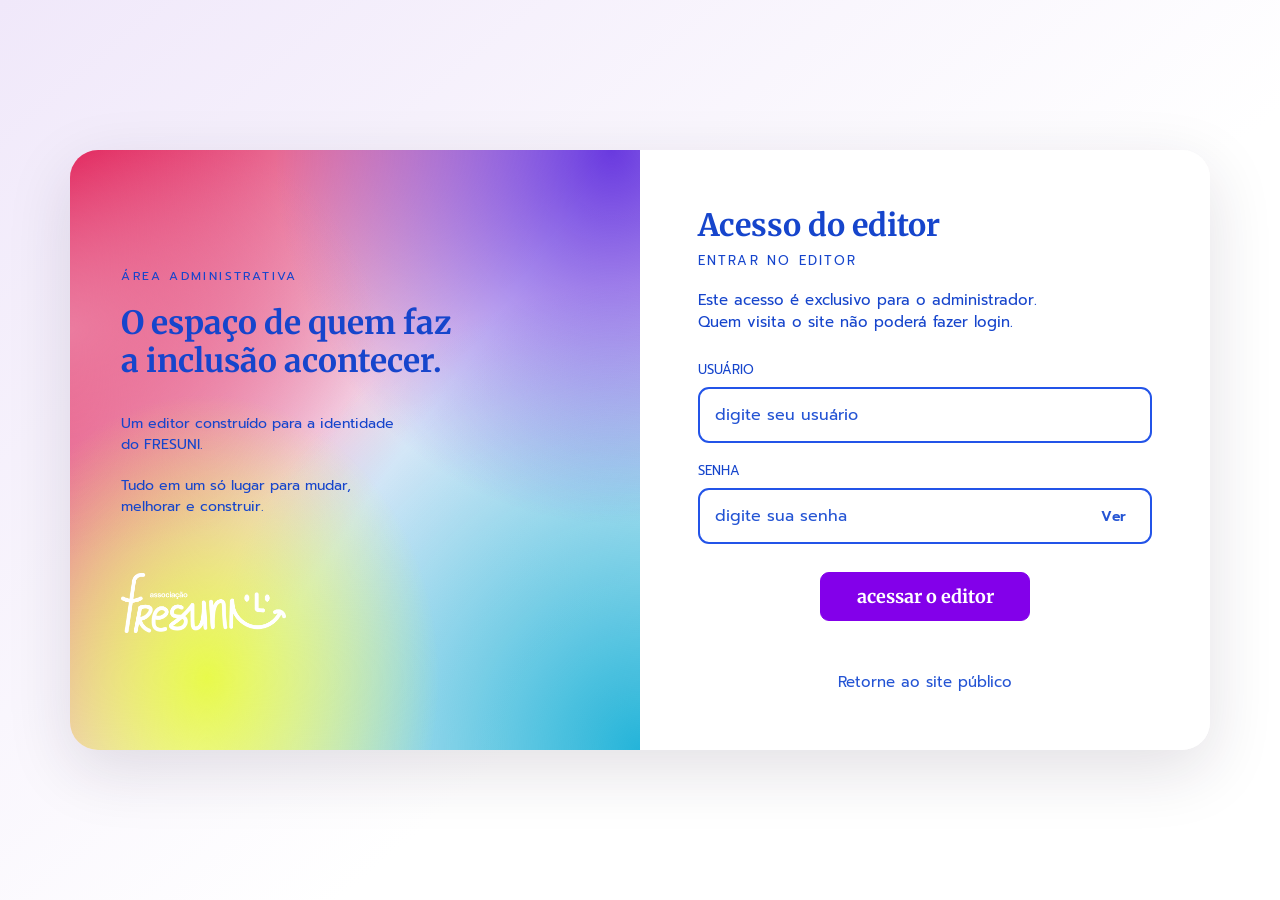
==== admin/index.html @ 04acd2f1 "Adiciona controles diretos e acessíveis para mover, duplicar e excluir itens com segurança" ====
<!doctype html>
<html lang="pt-BR">
<head>
<meta charset="utf-8"><meta name="viewport" content="width=device-width, initial-scale=1">
<meta name="robots" content="noindex,nofollow,noarchive"><meta name="color-scheme" content="light">
<title>Editor de conteúdo — FRESUNI Social</title>
<link rel="preconnect" href="https://fonts.googleapis.com"><link rel="preconnect" href="https://fonts.gstatic.com" crossorigin>
<link href="https://fonts.googleapis.com/css2?family=Prompt:ital,wght@0,100;0,200;0,300;0,400;0,500;0,600;0,700;0,800;0,900;1,100;1,200;1,300;1,400;1,500;1,600;1,700;1,800;1,900&amp;family=Merriweather:ital,wght@0,300..900;1,300..900&amp;display=swap" rel="stylesheet">
<link rel="stylesheet" href="./editor.css?v=20261104r1">
</head>
<body>
<div id="login-screen" class="login-screen">
 <div class="login-shell">
   <section class="login-art" aria-label="Identidade do FRESUNI"><span class="login-kicker">ÁREA ADMINISTRATIVA</span>
     <h1>O espaço de quem faz<br>a inclusão acontecer.</h1>
     <p>Um editor construído para a identidade<br>do FRESUNI.</p>
     <p>Tudo em um só lugar para mudar,<br>melhorar e construir.</p>
     <img class="login-art-bottom" src="[data-uri]" alt="Associação FRESUNI — símbolo branco">
   </section>
   <form id="login-form" class="login-card">
     <h2>Acesso do editor</h2>
     <span class="login-card-kicker">ENTRAR NO EDITOR</span>
     <p>Este acesso é exclusivo para o administrador.<br>Quem visita o site não poderá fazer login.</p>
     <label for="admin-user">USUÁRIO</label><input id="admin-user" name="username" autocomplete="username" required placeholder="digite seu usuário">
     <label for="admin-pass">SENHA</label><div class="pass-line"><input id="admin-pass" name="password" type="password" autocomplete="current-password" required placeholder="digite sua senha"><button id="show-pass" type="button" aria-label="Mostrar ou ocultar senha">Ver</button></div>
     <button type="submit" id="login-submit" class="primary full">acessar o editor</button>
     <p id="login-error" role="alert" class="error" aria-live="assertive"></p>
     <p class="login-help" id="setup-help" hidden>Configure o endereço do servidor em <code>admin/config.js</code>.</p>
     <a class="back-link" href="../index.html">Retorne ao site público</a>
   </form>
 </div>
</div>
<div id="app" hidden>
 <header class="topbar">
  <div class="topbrand"><img class="topbar-logo" src="./logo.png" alt=""><div><b>FRESUNI <span>Editor</span></b><small>Gerenciador do site</small></div></div>
  <div class="top-actions">
   <span id="save-state" role="status" aria-live="polite">Pronto</span><span id="autosave-state" class="autosave-status" role="status" aria-live="polite">◌ Rascunho automático preparado</span>
   <button class="btn" id="undo" title="Desfazer última alteração (Ctrl+Z)">↶ Desfazer</button>
   <button class="btn" id="redo" title="Refazer alteração (Ctrl+Y)">↷ Refazer</button>
   <button class="btn" id="draft-save" title="Salvar rascunho neste navegador">◉ Salvar rascunho</button>
   <button class="btn" id="restore-published" title="Descartar modificações e voltar ao último site publicado">↺ Restaurar publicado</button>
   <button class="btn" id="preview" aria-pressed="false">◉ Pré-visualizar</button>
   <button class="btn" id="backup">↓ Backup</button>
   <button class="btn" id="export">↓ Exportar HTML</button>
   <a class="btn fs-published-link" id="view-published-site" href="../index.html" target="_blank" rel="noopener noreferrer" title="Ver o site público em outra aba">↗ Ver site publicado</a><button class="primary" id="publish">Publicar alterações</button>
   <button class="icon-action" id="logout" title="Sair do editor" aria-label="Sair do editor">⏻</button>
  </div>
 </header>
 <div class="editor-layout">
  <aside class="pages-pane" aria-label="Gerenciador de páginas">
   <div class="pane-heading"><div><span class="eyebrow">ESTRUTURA</span><h2>Páginas</h2></div><button id="add-page" class="round-add" aria-label="Criar página" title="Criar página">+</button></div>
   <label class="search-pages"><span>⌕</span><input id="page-filter" placeholder="Buscar página" aria-label="Buscar páginas"></label>
   <div class="tree-help">▸ Abra os grupos para acessar notícias, artigos e subpáginas. Use <b>+ Subpágina</b> para criar dentro da página selecionada.</div><div class="pages-scroll"><div id="page-tree" class="page-tree" role="list"></div></div>
   <div class="page-actions"><button id="add-subpage" title="Criar subpágina da página selecionada">+ Subpágina</button><button id="duplicate-page">Duplicar</button><button id="delete-page">Excluir</button><button id="page-up">↑</button><button id="page-down">↓</button></div>
   <div class="left-footer"><span class="status-dot"></span> <span id="page-counter">19 páginas</span><a href="../index.html" target="_blank" rel="noopener">Abrir site ↗</a></div>
  </aside>
  <main class="workspace">
   <div class="workspace-top"><div><span class="eyebrow">EDITANDO PÁGINA</span><strong id="current-page-title">Início</strong><span class="crumb" id="current-route">#/</span></div><div class="viewport-controls"><button class="vbtn" id="fs-keyboard-mode" type="button" aria-pressed="false" aria-controls="fs-keyboard-shortcuts" title="Ativar navegação e organização com setas, Delete e Backspace">⌨ Mover com teclado</button><button class="vbtn active" id="fs-flow-toggle" type="button" aria-pressed="true" title="Arraste caixas pela alça para encaixá-las sem sobreposição">✥ Organizar caixas</button><button class="vbtn active" id="view-desktop" aria-pressed="true">▣ Computador</button><button class="vbtn" id="view-mobile" aria-pressed="false">▯ Celular</button></div></div>
   <div class="format-toolbar" role="toolbar" aria-label="Ferramentas para formatar texto"><label>Fonte<select id="font-family" title="Fonte"><option value="Prompt">Prompt</option><option value="Merriweather">Merriweather</option></select></label><label>Estilo<select id="text-preset" title="Tamanho e tipo do texto"><option value="custom">Personalizado</option><option value="heading-xl">Título grande</option><option value="heading-md">Título médio</option><option value="heading-sm">Título pequeno</option><option value="body-xl">Texto grande</option><option value="body-md">Texto médio</option><option value="body-sm">Texto pequeno</option></select></label>
   <label>Peso<select id="font-weight" title="Peso da fonte — opções reais do Google Fonts"><option value="400">Regular · 400</option></select></label><label>px<input id="font-size" type="number" min="10" max="144" value="16" title="Tamanho personalizado em pixels"></label><button data-format="bold" title="Negrito" aria-label="Negrito"><b>B</b></button><button data-format="italic" title="Itálico" aria-label="Itálico"><i>I</i></button><button data-format="underline" title="Sublinhado" aria-label="Sublinhado"><u>U</u></button><button data-format="strikeThrough" title="Tachado" aria-label="Tachado"><s>S</s></button><label class="color-wrapper" title="Cor do texto"><span>Cor</span><input id="text-color" type="color" value="#8300ea"></label><label title="Marca-texto"><span>Marca</span><input id="highlight-color" type="color" value="#fff59d" aria-label="Cor de destaque"></label><button data-format="insertOrderedList" title="Lista numerada" aria-label="Lista numerada">1.</button><button data-format="insertUnorderedList" title="Lista com marcadores" aria-label="Lista com marcadores">☷</button><button data-align="left" aria-label="Alinhar à esquerda">≡</button><button data-align="center" aria-label="Centralizar">☰</button><button data-align="right" aria-label="Alinhar à direita">≣</button><button id="make-link" title="Inserir link na seleção ou tornar o elemento clicável" aria-label="Inserir ou editar link">🔗 Link</button><button id="remove-link" title="Remover link do elemento selecionado" aria-label="Remover link">⊘</button><button id="add-emoji" title="Adicionar emoji no texto" aria-label="Adicionar emoji">☺</button><span class="toolbar-note">Selecione um texto para formatar</span></div>
   <div class="canvas-wrapper"><div class="canvas" id="canvas"><iframe id="site-frame" title="Área de edição visual do FRESUNI" sandbox="allow-scripts allow-same-origin allow-forms allow-popups"></iframe></div></div>
   <div id="publish-error" role="alert" class="publish-error" hidden><strong>Não foi possível publicar.</strong><p id="publish-error-message"></p><button id="copy-publish-error" type="button" class="btn">Copiar detalhes</button><button id="diagnose-publish" type="button" class="btn">Testar escrita sem publicar</button><p id="diagnose-publish-result" class="diagnose-result" aria-live="polite"></p><button id="dismiss-publish-error" type="button" class="btn">Fechar</button><small>O rascunho permanece salvo no navegador. Use Backup antes de tentar novamente.</small></div><div class="workspace-bottom"><span><span class="live-dot"></span> Rascunho automático neste navegador. Nada é publicado até clicar em Publicar.</span><div class="workspace-bottom-actions"><button id="move-selection-up" type="button">↑ Mover conteúdo</button><button id="move-selection-down" type="button">↓ Mover conteúdo</button><button id="move-selection-left" type="button">← Esquerda</button><button id="move-selection-right" type="button">→ Direita</button><button id="duplicate-selection" type="button">▣ Duplicar elemento</button><button id="selected-remove">Remover bloco selecionado</button></div></div>
  </main>
  <aside class="toolbox" aria-label="Ferramentas de edição">
    <div class="tabbar" role="tablist" aria-label="Seções do editor"><button class="active" role="tab" aria-selected="true" data-tab="insert">Inserir</button><button role="tab" aria-selected="false" data-tab="pages">Páginas</button><button role="tab" aria-selected="false" data-tab="theme">Temas</button><button role="tab" aria-selected="false" data-tab="structure">Cabeçalho e rodapé</button></div>
    <div class="toolbox-scroll">
      <div data-panel="insert" class="tab-panel"><div id="editor-release" class="editor-release"><strong>Editor FRESUNI · edição livre v2026.11.15</strong><small>Azul oficial #214ECF, animações institucionais e publicação protegida</small><div class="editor-quick-actions"><button id="quick-google-form" type="button">▦ Google Formulários</button><button id="quick-effects" type="button">✦ Animações e efeitos</button><button id="quick-save-draft" type="button">◉ Salvar agora</button></div></div>
        <p class="pane-intro">Clique em qualquer título, parágrafo ou link — inclusive na página inicial, cabeçalho e rodapé. Edite direto na prévia ou no campo “Editar texto selecionado” abaixo. Para remover, use “Apagar texto” ou “Excluir elemento”.</p>
        <div class="fs-insert-options"><label>Ao escolher um formato<select id="fs-insert-behavior"><option value="transform">Aplicar ao texto selecionado</option><option value="new">Criar novo elemento</option></select></label><label>Local para inserir novo<select id="fs-insert-position"><option value="after">Depois do selecionado</option><option value="before">Antes do selecionado</option><option value="top">No início da página</option><option value="bottom">No fim da página</option></select></label><p class="hint">Selecione um texto e clique em Citação, Título, Quadro ou Box: o formato será aplicado ao conteúdo atual. Para criar outro elemento, escolha Criar novo e o local desejado.</p></div><div class="insert-grid"><button data-insert="text"><span>▤</span>Caixa de texto</button><button data-insert="heading"><span>𝐓</span>Título</button><button data-insert="image"><span>▧</span>Imagem</button><button data-insert="gallery" type="button" title="Enviar e organizar diversas fotos"><span>▦</span>Galeria de fotos</button><button data-insert="banner" type="button" title="Adicionar um banner com imagem e link"><span>▰</span>Banner</button><button data-insert="button"><span>⊞</span>Botão</button><button data-insert="accordion"><span>▾</span>Grupo recolhível</button><button data-insert="more"><span>⋯</span>Leia mais</button><button data-insert="box"><span>▢</span>Quadro</button><button data-insert="info-box" title="Criar um box com texto, título, cores, bordas e dimensões editáveis"><span>▣</span>Box personalizado</button><button data-insert="circle"><span>◯</span>Círculo</button><button data-insert="pill"><span>▱</span>Etiqueta</button><button data-insert="divider"><span>─</span>Divisor</button><button data-insert="quote"><span>❞</span>Citação</button><button data-insert="embed"><span>⌘</span>Incorporar</button><button data-insert="google-forms" type="button" class="google-forms-tool" title="Adicionar formulário, abaixo-assinado ou pesquisa do Google Formulários"><span>▦</span>Google Formulários</button><button data-insert="list"><span>☷</span>Lista</button></div>
        <section id="home-quick-tools" class="home-quick-tools" aria-labelledby="home-quick-title">
          <h3 id="home-quick-title">+ Guias rápidos da página inicial</h3>
          <p class="hint">Adicione um link ou texto ao lado de CONHEÇA, NOTÍCIAS, ARTIGOS ou AÇÕES NAS COMUNIDADES ESCOLARES. Os itens se acomodam automaticamente na grade sem sobreposição.</p>
          <label>Seção<select id="home-quick-section"><option value="conheca">CONHEÇA</option><option value="noticias">NOTÍCIAS</option><option value="artigos">ARTIGOS</option><option value="palestras">AÇÕES NAS COMUNIDADES ESCOLARES</option></select></label>
          <label>Título ou texto<input id="home-quick-label" type="text" maxlength="240" placeholder="Ex.: Nova ação no FRESUNI"></label>
          <label>Vincular a<select id="home-quick-target"><option value="__plain">Somente texto, sem link</option><option value="__external">Outro endereço (URL)</option></select></label>
          <label id="home-quick-external-wrap" hidden>Endereço externo<input id="home-quick-external" type="url" placeholder="https://exemplo.com"></label>
          <button id="home-quick-add" class="primary full" type="button">+ Adicionar na grade</button>
          <p class="hint">Você pode duplicar, redimensionar ou mover os itens existentes com as setas ← →. O site só muda para os visitantes depois de publicar.</p>
        </section>

        <section id="fs-home-showcase-editor" class="home-quick-tools fs-home-showcase-editor" aria-labelledby="fs-home-showcase-title">
          <h3 id="fs-home-showcase-title">▧ Destaques visuais da página inicial</h3>
          <p class="hint">Escolha um dos três destaques, altere texto e destino ou envie uma fotografia própria. As fotos originais são limitadas a 5 MB e comprimidas antes da publicação. Não é necessário alterar código.</p>
          <label>Qual destaque editar?<select id="fs-home-showcase-select"><option value="acoes">1 · Ações</option><option value="frentes">2 · Frentes</option><option value="escuta">3 · Escuta e acolhimento</option></select></label>
          <label>Chamada curta<input id="fs-home-showcase-kicker" maxlength="100" placeholder="Ex.: Participação e inclusão"></label>
          <label>Título<input id="fs-home-showcase-headline" maxlength="120"></label>
          <label>Descrição<input id="fs-home-showcase-description" maxlength="300"></label>
          <label>Texto do botão<input id="fs-home-showcase-cta" maxlength="75"></label>
          <label>Tipo de destino<select id="fs-home-showcase-link-mode"><option value="internal">Página interna do FRESUNI</option><option value="external">Link externo (HTTPS)</option></select></label>
          <label id="fs-home-showcase-internal-wrap">Página interna de destino<select id="fs-home-showcase-internal" aria-label="Escolha qualquer página do FRESUNI"></select></label>
          <label id="fs-home-showcase-external-wrap" hidden>Endereço externo<input id="fs-home-showcase-external" type="url" inputmode="url" placeholder="https://exemplo.com"></label>
          <p class="hint">Todas as páginas existentes do site aparecem na lista, inclusive notícias, artigos, projetos e subpáginas.</p>
          <label>Descrição da imagem para leitores de tela<input id="fs-home-showcase-alt" maxlength="200"></label>
          <label>Substituir a imagem (JPG, PNG, WebP, até 5 MB)<input id="fs-home-showcase-file" type="file" accept="image/jpeg,image/png,image/webp"></label>
          <img id="fs-home-showcase-image" class="fs-home-showcase-preview" src="../admin/logo.png" alt="Prévia da imagem em destaque">
          <div class="fs-home-showcase-buttons"><button id="fs-home-showcase-default" type="button" class="btn">Usar marca original</button><button id="fs-home-showcase-save" type="button" class="primary">Aplicar ao destaque</button></div>
          <p class="hint" id="fs-home-showcase-status" role="status" aria-live="polite">Selecione um destaque para editar. As mudanças só aparecem ao público depois de publicar.</p>
        </section>
        <section id="fs-home-banner-editor" class="home-quick-tools fs-home-showcase-editor fs-home-banner-editor" aria-labelledby="fs-home-banner-title">
          <h3 id="fs-home-banner-title">▧ Banners inteiros em imagem</h3>
          <p class="hint">Adicione um banner independente logo abaixo dos destaques, usando somente a imagem, sem títulos ou textos sobre ela. A imagem inteira será exibida, inclusive no celular. Você pode criar vários, editar, reordenar ou excluir.</p>
          <label>Escolha o banner<select id="fs-home-banner-choice"><option value="new">＋ Criar um novo banner</option></select></label>
          <label>Imagem do banner (JPG, PNG ou WebP, até 5 MB)<input id="fs-home-banner-file" type="file" accept="image/jpeg,image/png,image/webp"></label>
          <img id="fs-home-banner-preview" class="fs-home-banner-preview" alt="Prévia do banner selecionado" hidden>
          <label>Descrição acessível da imagem e do destino<input id="fs-home-banner-alt" maxlength="240" placeholder="Ex.: Conheça o programa de inclusão nas escolas"></label>
          <p class="hint">Obrigatória: serve de nome ao link para quem utiliza leitor de tela. Descreva claramente o que a pessoa encontrará ao tocar no banner.</p>
          <label>Tipo de destino<select id="fs-home-banner-link-mode"><option value="internal">Página interna do FRESUNI</option><option value="external">Link externo (HTTPS)</option></select></label>
          <label id="fs-home-banner-internal-wrap">Página interna de destino<select id="fs-home-banner-internal"></select></label>
          <label id="fs-home-banner-external-wrap" hidden>Endereço externo<input id="fs-home-banner-external" type="url" inputmode="url" placeholder="https://exemplo.com"></label>
          <div class="fs-home-showcase-buttons">
            <button id="fs-home-banner-save" type="button" class="primary">Adicionar banner</button>
            <button id="fs-home-banner-delete" type="button" class="btn" hidden>Excluir banner</button>
            <button id="fs-home-banner-up" type="button" class="btn" hidden>↑ Subir</button>
            <button id="fs-home-banner-down" type="button" class="btn" hidden>↓ Descer</button>
          </div>
          <p class="hint" id="fs-home-banner-status" role="status" aria-live="polite">Envie uma imagem e escolha uma página interna ou endereço externo. Para colocar no ar, publique depois.</p>
        </section>
        <div class="sep"></div><section id="fs-date-editor" class="props-section" aria-label="Datas da página">
<h3>◷ Criação e atualização</h3><p class="hint">Você pode corrigir as datas manualmente. O horário é de Brasília; alterações só aparecem para visitantes depois de publicar.</p>
<div class="fields-2"><label>Criado em<input id="fs-date-created" type="datetime-local"></label><label>Última atualização<input id="fs-date-updated" type="datetime-local"></label></div>
<button type="button" id="fs-date-apply" class="btn full">Aplicar datas à página</button>
<button type="button" id="fs-date-reset" class="btn full">Retomar atualização automática</button>
<div class="fs-date-actions"><button type="button" id="fs-date-add" class="btn full">＋ Adicionar bloco de datas</button>
<button type="button" id="fs-date-remove" class="btn full">− Remover bloco desta página</button>
<button type="button" id="fs-date-restore" class="btn full">↶ Restaurar datas publicadas</button></div><small id="fs-date-status" role="status">Atualiza ao publicar modificações nesta página.</small></section><section id="fs-news-publication" class="props-section" hidden><h3>Publicação original da notícia</h3><p class="hint">O arquivo por ano é definido pela data original, e não pela última edição. Ao criar uma notícia nova, o mês atual é sugerido automaticamente.</p><label>Mês e ano de publicação <input id="fs-news-month" type="month"></label><small id="fs-news-month-status" role="status"></small></section><section id="fs-keyboard-shortcuts" class="fs-keyboard-shortcuts" aria-labelledby="fs-keyboard-heading">
 <h3 id="fs-keyboard-heading">⌨ Edição com o teclado</h3>
 <p>Selecione um elemento na prévia. Ative <b>Mover com teclado</b> e use as setas: ↑ e ↓ reorganizam caixas; ← e → ajustam a posição lateral ou a ordem dentro de grades. Segure Shift para um ajuste lateral maior.</p>
 <p><kbd>Alt</kbd> + <kbd>setas</kbd> também funciona sem ativar o modo, inclusive com o cursor em um texto. <kbd>Delete</kbd> ou <kbd>Backspace</kbd> exclui o bloco selecionado <b>apenas no modo teclado</b>, com confirmação. <kbd>Esc</kbd> sai da digitação para o modo de movimento, ou desmarca o elemento. <kbd>Ctrl</kbd> + <kbd>Z</kbd> desfaz, <kbd>Ctrl</kbd> + <kbd>Y</kbd> refaz e <kbd>Ctrl</kbd> + <kbd>S</kbd> salva o rascunho.</p>
 <p>Para editar letras, digite normalmente: as setas e Backspace continuam movendo o cursor e apagando caracteres. Blocos essenciais do site ficam protegidos contra exclusão acidental.</p>
 <p id="fs-keyboard-status" role="status" aria-live="polite">Modo teclado desligado. Clique em “Mover com teclado” para ativar.</p>
 </section>
        <section id="fs-element-actions" class="fs-element-actions" aria-labelledby="fs-element-actions-title">
          <h3 id="fs-element-actions-title">Editar e organizar elementos</h3>
          <p class="hint">Clique em um texto, imagem, link, logo ou caixa da prévia. Os botões movem ou alteram apenas o item selecionado; o conteúdo do site só muda depois de Publicar.</p>
          <div class="fs-element-actions-grid">
            <button type="button" id="fs-element-up" class="btn" title="Mover seleção uma posição acima" disabled>↑ Subir</button>
            <button type="button" id="fs-element-down" class="btn" title="Mover seleção uma posição abaixo" disabled>↓ Descer</button>
            <button type="button" id="fs-element-left" class="btn" title="Recuar ou mover para a esquerda" disabled>← Esquerda</button>
            <button type="button" id="fs-element-right" class="btn" title="Avançar ou mover para a direita" disabled>→ Direita</button>
            <button type="button" id="fs-element-parent" class="btn" title="Selecionar o bloco que contém este texto" disabled>▣ Selecionar caixa</button>
            <button type="button" id="fs-element-duplicate" class="btn" title="Duplicar este elemento" disabled>⧉ Duplicar</button>
            <button type="button" id="fs-element-delete" class="btn fs-element-delete" title="Excluir apenas o item selecionado, com confirmação" disabled>⌫ Excluir item</button>
          </div>
          <p class="hint" id="fs-element-actions-status" role="status" aria-live="polite">Selecione um item na prévia. As áreas essenciais do site ficam protegidas e Desfazer funciona antes da publicação.</p>
        </section>
        <div class="sep"></div><h3>Elemento selecionado</h3><p id="selection-name" class="selection-empty">Selecione um texto, uma imagem ou um bloco na página.</p>
        <p id="selection-instructions" class="hint">Clique em qualquer texto do site, inclusive em notícias, artigos, botões e rodapé. Depois use os controles de animação e disposição que aparecem aqui.</p><div id="selection-props" hidden><section id="fs-selected-media" class="fs-media-selected" hidden><h4 id="fs-selected-media-title">Galeria ou banner</h4><button type="button" id="fs-edit-selected-media" class="btn full">Editar imagens, legendas e opções</button></section><section id="selected-text-panel" class="selected-text-panel" hidden>
          <h4>Editar texto selecionado</h4>
          <p class="hint">Edite textos de qualquer página — início, notícias, artigos, ações, menus e rodapé. O rascunho é salvo automaticamente no navegador; para atualizar o site público, use Publicar alterações.</p>
          <label for="selected-text-content">Texto</label>
          <textarea id="selected-text-content" rows="5" spellcheck="true" placeholder="Escreva seu texto"></textarea>
          <p id="text-inspector-warning" class="hint" hidden>Este bloco contém formatação ou links internos. A substituição por texto simples removerá essa formatação; você será avisado antes.</p>
          <div class="selected-text-actions"><button class="btn" id="selected-text-apply" type="button">Aplicar texto</button><button class="btn" id="selected-text-clear" type="button">Apagar texto</button></div>
         </section>
        <section id="fs-text-own-color-panel" class="props-section fs-text-own-color-panel" hidden aria-label="Cor individual do texto selecionado">
          <h4>Cor individual deste texto</h4>
          <p class="hint">Escolha uma cor apenas para o título, parágrafo, legenda, botão ou texto selecionado. Outros elementos e as cores gerais do site não serão modificados. Para colorir só algumas palavras, selecione-as e use Cor na barra superior. Em seções expansíveis, clique diretamente no título para mudar sua cor; clique na seta para abrir ou fechar.</p>
          <div class="fs-text-color-fields">
            <label>Escolher cor <input id="fs-text-own-picker" type="color" value="#214ecf"></label>
            <label>Código hexadecimal <input id="fs-text-own-hex" type="text" inputmode="text" maxlength="7" value="#214ECF" placeholder="#214ECF"></label>
          </div>
          <div class="selected-text-actions">
            <button id="fs-text-own-apply" class="btn" type="button">Aplicar só neste texto</button>
            <button id="fs-text-own-reset" class="btn" type="button">Restaurar cor original</button>
          </div>
          <p class="hint" id="fs-text-own-status" role="status" aria-live="polite">Selecione um texto na prévia para personalizar sua cor.</p>
        </section>
        <div class="link-editor-card"><h4>Links do elemento</h4><p class="hint">Selecione uma palavra, título, imagem ou forma para criar um link interno ou externo.</p><button class="btn full" type="button" id="element-add-link">🔗 Vincular página ou endereço</button><button class="btn full" type="button" id="element-remove-link">Remover link</button><label>Link atual (somente leitura)<input id="element-url" placeholder="Nenhum link" readonly></label></div><label>Texto alternativo (imagens) <input id="element-alt" placeholder="Descreva a imagem"></label><label>Cor de fundo <input id="background-color" type="color" value="#ffffff"></label>
        <div class="props-section"><h4>Dimensões e disposição</h4><div class="fields-2"><label>Largura (%)<input id="element-width" type="number" min="10" max="100" value="100" step="1"></label><label>Altura mínima (px)<input id="element-height" type="number" min="0" max="1800" value="0" step="5"></label></div>
         <p class="hint"><b>Redimensionamento livre:</b> selecione um texto e arraste a alça roxa no canto inferior direito. A altura se ajusta ao conteúdo; outros blocos são empurrados para baixo, sem sobreposição.</p><label class="dimension-reset"><button id="reset-dimensions" type="button" class="btn">Restaurar tamanho automático</button></label></div>
        <div class="props-section" id="fresuni-layout-advanced"><h4>✥ Grade, posição e tipografia</h4>
<p class="hint">Ajuste o elemento dentro do espaço disponível. A grade se reorganiza e os blocos vizinhos acompanham, sem sobreposição ou posicionamento absoluto.</p>
<div class="fields-2">
<label>Largura máxima (px)<input id="fs-max-width" type="number" min="0" max="1800" step="10" value="0" title="0 = automática"></label>
<label>Posição horizontal<select id="fs-h-align"><option value="auto">Automática</option><option value="start">Esquerda</option><option value="center">Centro</option><option value="end">Direita</option></select></label>
<label>Encaixe vertical<select id="fs-v-align"><option value="auto">Automático</option><option value="start">Topo</option><option value="center">Centro</option><option value="end">Base</option><option value="stretch">Esticar</option></select></label>
<label>Colunas na grade<select id="fs-grid-span"><option value="auto">Automático</option><option value="1">1 coluna</option><option value="2">2 colunas</option><option value="full">Toda a linha</option></select></label>
<label>Margem acima (px)<input id="fs-margin-top" type="number" min="0" max="250" step="2" value="0"></label>
<label>Margem abaixo (px)<input id="fs-margin-bottom" type="number" min="0" max="250" step="2" value="0"></label>
<label>Espaço interno (px)<input id="fs-padding" type="number" min="0" max="120" step="2" value="0"></label>
<label>Entrelinhas<select id="fs-line-height"><option value="auto">Automática</option><option value="1">Compacta · 1</option><option value="1.25">1,25</option><option value="1.5">1,5</option><option value="1.75">1,75</option><option value="2">Espaçada · 2</option></select></label>
<label>Espaço entre letras (px)<input id="fs-letter-spacing" type="number" min="-2" max="12" step=".25" value="0"></label>
<label>Alinhar texto<select id="fs-text-align"><option value="auto">Automático</option><option value="left">Esquerda</option><option value="center">Centralizado</option><option value="right">Direita</option><option value="justify">Justificado</option></select></label>
<label>Formato do texto<select id="fs-text-transform"><option value="none">Original</option><option value="uppercase">MAIÚSCULAS</option><option value="lowercase">minúsculas</option><option value="capitalize">Iniciais Maiúsculas</option></select></label>
</div><p id="fs-grid-hint" class="hint">Para ocupar mais colunas, selecione um item dentro de uma grade de cartões ou links.</p>
<button type="button" class="btn full" id="fs-select-grid-item">Selecionar o cartão ou caixa inteira</button>
<p class="hint">Para arrastar: ative <b>Organizar caixas</b>, selecione o elemento no site e arraste pela alça ✥. Uma grade aparece na área de encaixe; as caixas vizinhas se reorganizam.</p>
<label>Largura da caixa na grade (2 a 12 colunas)<input id="fs-flow-span" type="range" min="2" max="12" step="1" value="6" disabled></label>
<small id="fs-flow-span-label">Arraste uma caixa para ativar o ajuste de colunas.</small>
<button class="btn full" type="button" id="fs-flow-equalize">Distribuir caixas desta grade igualmente</button>
<div class="fs-flow-edge-actions"><button class="btn full" type="button" id="fs-move-page-top">↑ Mover seleção para o início da página</button>
<button class="btn full" type="button" id="fs-move-page-bottom">↓ Mover seleção para o fim da página</button></div>
<p class="hint">Arraste pela alça <b>✥ Arrastar</b>. A linha roxa marca o encaixe. Solte na lateral de outra caixa para colocá-las lado a lado; em cima ou embaixo para reorganizar a leitura. Arraste próximo da borda para rolar a página. <b>Segure Shift</b> para posicionar no contêiner externo.</p>
<section class="fs-place-by-click">
<h5>Reposicionar sem arrastar</h5>
<p class="hint">Selecione um box ou texto, escolha a posição e clique no elemento que servirá como referência na página.</p>
<label>Colocar a caixa<select id="fs-place-choice"><option value="below">Abaixo do elemento clicado</option><option value="above">Acima do elemento clicado</option><option value="right">Ao lado direito do elemento clicado</option><option value="left">Ao lado esquerdo do elemento clicado</option></select></label>
<div class="fs-place-controls"><button type="button" id="fs-place-start" class="btn full">◎ Escolher local na página</button><button type="button" id="fs-place-cancel" class="btn full" hidden>Cancelar escolha</button></div>
<small id="fs-place-status" role="status"></small>
</section>
<button type="button" class="btn full" id="fs-layout-reset">Restaurar ajustes de grade e texto</button>
</div><div class="props-section" id="fs-info-box-controls" hidden>
<h4>▣ Box personalizado</h4>
<p class="hint">Edite o título e o texto clicando neles. Selecione a caixa inteira para mudar largura, altura ou mover pela grade.</p>
<button type="button" id="fs-info-box-select" class="btn full">Selecionar box inteiro</button>
<label>Visual do box<select id="fs-info-box-theme"><option value="soft">Suave e lilás</option><option value="outline">Borda destacada</option><option value="accent">Destaque lateral</option><option value="minimal">Discreto</option></select></label>
<div class="fields-2"><label>Fundo <input id="fs-info-box-background" type="color" value="#faf6ff"></label><label>Cor da borda <input id="fs-info-box-border" type="color" value="#c8a5e8"></label><label>Cantos arredondados (px)<input id="fs-info-box-radius" type="number" min="0" max="60" step="2" value="14"></label><label>Espaçamento interno (px)<input id="fs-info-box-padding" type="number" min="4" max="100" step="2" value="24"></label></div>
</div><div class="props-section"><h4>Forma e efeitos</h4><label>Forma <select id="shape-kind"><option value="box">Retângulo</option><option value="rounded">Arredondado</option><option value="pill">Pílula</option><option value="circle">Círculo</option></select></label><label>Arredondamento (px)<input id="corner-radius" type="number" min="0" max="160" value="0"></label><label>Cor da borda <input id="border-color" type="color" value="#8300ea"></label><label>Espessura borda (px)<input id="border-size" type="number" min="0" max="20" value="0"></label><label>Animação ao entrar na tela <select id="block-motion"><option value="none">Sem animação</option><option value="fade">Aparecer suavemente</option><option value="slide">Deslizar para cima</option><option value="zoom">Aproximar suavemente</option><option value="left">Entrar pela esquerda</option><option value="right">Entrar pela direita</option><option value="blur">Foco gradual</option><option value="pop">Surgir com destaque</option></select></label><label>Tempo da animação (ms)<input id="motion-time" type="number" min="100" max="2400" value="650" step="50"></label></div><div class="props-section" id="fs-motion-advanced">
<h4>✦ Movimento e interatividade</h4>
<p class="hint">Os efeitos ao entrar são executados quando o visitante vê o elemento. Clique, relevo e contagem animada funcionam no site publicado.</p>
<div class="fields-2">
<label>Efeito ao passar o mouse<select id="fs-hover"><option value="none">Nenhum</option><option value="lift">Relevo / elevar</option><option value="glow">Brilho discreto</option><option value="grow">Ampliar levemente</option></select></label>
<label>Efeito ao clicar<select id="fs-click"><option value="none">Nenhum</option><option value="press">Pressionar</option><option value="pulse">Pulso suave</option></select></label>
</div>
<div class="fs-counter-editor"><h4>Contador animado · 0 até o número</h4>
<p class="hint">Para percentuais, selecione o texto numérico e defina, por exemplo, 75 e o sufixo %. A contagem começa quando entra na tela.</p>
<div class="fields-2">
<label>Valor final<input id="fs-counter-target" type="number" min="0" max="1000000" step="1" value="75"></label>
<label>Sufixo<input id="fs-counter-suffix" maxlength="12" value="%" placeholder="% ou +"></label>
</div>
<div class="fs-effect-actions"><button class="btn" type="button" id="fs-counter-apply">Ativar contador</button><button class="btn" type="button" id="fs-counter-remove">Remover contador</button></div>
</div>
<div class="fs-effect-actions"><button type="button" class="btn" id="fs-motion-preview">▶ Prévia da animação</button><button type="button" class="btn" id="fs-motion-reset">Remover efeitos</button></div>
</div><div class="prop-buttons"><button id="move-block-up">↑ Subir</button><button id="move-block-down">↓ Descer</button><button id="move-block-left" type="button">← Esquerda</button><button id="move-block-right" type="button">→ Direita</button><button id="duplicate-block" type="button" class="duplicate-prominent">▣ Duplicar elemento</button></div></div>
      </div>
      <div data-panel="pages" class="tab-panel" hidden>
         <p class="pane-intro">Organize a navegação. Páginas e textos existentes são preservados até você alterar ou excluir.</p>
         <h3>Configurações da página</h3><label>Nome da página<input id="page-title" placeholder="Título da página"></label><label>Grupo do menu<select id="page-group"><option value="inicio">Início</option><option value="manifesto">Manifesto</option><option value="acoes">Ações</option><option value="noticias">Notícias</option><option value="artigos">Artigos</option><option value="principal">Menu principal</option><option value="oculto">Não mostrar no menu</option></select></label><label>Página-mãe (organização das subpáginas)<select id="page-parent"><option value="/">Início (sem página-mãe)</option></select></label>
<p class="hint" id="page-parent-hint">Escolha outra página para colocar a atual dentro de sua estrutura, sem alterar o endereço.</p>
<label>Posição no menu de navegação<select id="page-nav-mode">
<option value="auto">Manter a posição original</option>
<option value="root">Item independente no menu principal</option>
<option value="child">Submenu da página-mãe</option>
<option value="hidden">Não exibir no menu</option>
</select></label>
<label class="check-label"><input id="page-show" type="checkbox" checked> Exibir na navegação</label><p class="hint">Para mover uma página existente: escolha a Página-mãe e selecione Submenu da página-mãe. Para deixá-la independente, escolha Item independente no menu principal.</p><p class="hint">A ordem é alterada com as setas na coluna Páginas. Notícias e artigos podem ser criados nos grupos correspondentes. O endereço original é mantido para não quebrar links.</p>
         <div id="featured-article-controls" class="featured-controls" hidden><h3>Destacar na página inicial</h3><p class="hint">Mostre esta notícia ou artigo na seção correspondente da página inicial, criando um link para a matéria.</p><button id="feature-on-home" class="btn full" type="button">★ Destacar na página inicial</button><button id="unfeature-on-home" class="btn full" type="button">Retirar destaque</button></div><div class="sep"></div><h3>Nova página</h3><button id="add-page-secondary" class="btn full">+ Adicionar página</button>
      </div>
      <div data-panel="structure" class="tab-panel" hidden>
        <p class="pane-intro">Edite as áreas compartilhadas por todas as páginas. Clique também diretamente no cabeçalho ou no rodapé da prévia para formatar textos e imagens.</p>
        <div class="shared-switches"><button id="edit-site-header" class="btn" type="button">↑ Ir ao cabeçalho</button><button id="edit-site-footer" class="btn" type="button">↓ Ir ao rodapé</button></div>
        <div class="sep"></div><h3>Cabeçalho</h3>
        <label>Cor de fundo <input id="structure-header-bg" type="color" value="#ffffff"></label>
        <label>Cor dos links <input id="structure-header-text" type="color" value="#161616"></label>
        <label>Espaçamento vertical (px) <input id="structure-header-padding" type="number" min="0" max="120" value="12"></label>
        <label>Largura da marca (px) <input id="structure-header-logo-width" type="number" min="30" max="500" value="125"></label>
        <button class="btn full" id="change-header-logo" type="button">Trocar logotipo do cabeçalho</button>
        <div class="sep"></div><h3>Links do menu</h3>
        <p class="hint">Renomeie destinos e reorganize links. Os submenus existentes continuam funcionando. Use uma página interna (ex.: #/noticias) ou uma URL completa.</p>
        <div id="structure-menu-links" class="structure-links"></div>
<section class="fs-menu-page-panel"><h4>Páginas no menu principal</h4><p class="hint">Escolha uma página já existente para mostrá-la ou retirá-la do menu, sem excluir seu conteúdo.</p>
<label>Página do site<select id="fs-main-menu-page"><option value="">Escolher página</option></select></label>
<div class="fs-menu-page-actions"><button id="fs-main-menu-add" type="button" class="btn">＋ Adicionar ao menu</button><button id="fs-main-menu-remove" type="button" class="btn">− Retirar do menu</button></div>
<small id="fs-main-menu-status" role="status"></small></section>
        <label>Adicionar link em <select id="structure-menu-place"><option value="main">Menu principal</option><option value="sub-inicio">Submenu Início</option><option value="sub-manifesto">Submenu Manifesto</option><option value="sub-acoes">Submenu Ações (atalhos)</option></select></label>
        <label>Nome do novo link <input id="structure-menu-label" placeholder="Ex.: Projetos"></label>
        <label>Destino <input id="structure-menu-href" placeholder="#/acoes ou https://"></label>
        <button class="btn full" id="structure-menu-add" type="button">+ Adicionar link ao menu</button>
        <section id="fs-brand-logo-panel" class="props-section fs-brand-logo-panel" aria-labelledby="fs-brand-logo-title">
          <h3 id="fs-brand-logo-title">Logomarca por área</h3>
          <p class="hint">Controle separadamente a marca do cabeçalho, do menu de navegação e do rodapé. Você pode adicionar, substituir, remover, reposicionar e ajustar o tamanho. A proporção original será preservada em qualquer tela.</p>
          <label>Local da marca<select id="fs-brand-logo-area">
            <option value="header">Cabeçalho (marca principal)</option>
            <option value="menu">Menu de navegação</option>
            <option value="footer">Rodapé</option>
          </select></label>
          <img id="fs-brand-logo-preview" class="fs-brand-logo-preview" alt="Prévia da logomarca selecionada" hidden>
          <label>Posição no local<select id="fs-brand-logo-position"></select></label>
          <label>Largura máxima da marca (px)<input id="fs-brand-logo-width" type="number" min="40" max="260" step="5" value="125"></label>
          <label>Descrição da imagem<input id="fs-brand-logo-alt" type="text" maxlength="160" value="FRESUNI Social"></label>
          <div class="fs-brand-logo-actions">
            <button id="fs-brand-logo-upload" type="button" class="btn">Adicionar ou trocar imagem</button>
            <button id="fs-brand-logo-original" type="button" class="btn">Usar marca institucional</button>
            <button id="fs-brand-logo-remove" type="button" class="btn">Remover desta área</button>
          </div>
          <p class="hint" id="fs-brand-logo-status" role="status" aria-live="polite">Escolha um local para editar a logomarca sem afetar as outras áreas.</p>
        </section>
        <div class="sep"></div><h3>Rodapé</h3>
        <label>Cor de fundo <input id="structure-footer-bg" type="color" value="#ffffff"></label>
        <label>Cor dos textos e links <input id="structure-footer-text" type="color" value="#000000"></label>
        <label>Espaçamento vertical (px) <input id="structure-footer-padding" type="number" min="0" max="180" value="32"></label>
        <label>Largura da marca (px) <input id="structure-footer-logo-width" type="number" min="30" max="500" value="125"></label>
        <button class="btn full" id="change-footer-logo" type="button">Trocar logotipo do rodapé</button>
        <label>Mensagem institucional <textarea id="structure-footer-message" rows="4" placeholder="Mensagem do rodapé"></textarea></label>
        <label>Texto de encerramento <textarea id="structure-footer-legal" rows="3" placeholder="Texto no fim do site"></textarea></label>
        <h3>Links do rodapé</h3><div id="structure-footer-links" class="structure-links"></div>
        <label>Nome do novo link <input id="structure-footer-label" placeholder="Ex.: Instagram"></label>
        <label>Destino <input id="structure-footer-href" placeholder="#/filiacao ou https://"></label>
        <button class="btn full" id="structure-footer-add" type="button">+ Adicionar link ao rodapé</button>
        <div class="sep"></div><h3>Mais conteúdo</h3>
        <button class="btn full" id="structure-header-text-add" type="button">+ Texto abaixo do menu</button>
        <button class="btn full" id="structure-footer-text-add" type="button">+ Parágrafo no rodapé</button>
        <p class="hint">Todas as alterações são rascunhos. O site só muda para os visitantes quando você clicar em <b>Publicar alterações</b>. O histórico Desfazer/Refazer também funciona aqui.</p>
      </div>
      <div data-panel="theme" class="tab-panel" hidden>
         <p class="pane-intro">Personalize o visual sem perder a identidade do FRESUNI.</p><h3>Identidade</h3><label>Cor principal <input type="color" id="theme-primary" value="#214ECF"></label><label>Cor do texto <input type="color" id="theme-text" value="#000000"></label><label>Fundo do site <input type="color" id="theme-bg" value="#ffffff"></label><label>Fonte dos textos<select id="theme-font"><option value="Prompt">Prompt</option><option value="Merriweather">Merriweather</option><option value="Arial">Arial</option></select></label><p class="hint">As mudanças de tema afetam todas as páginas. Alto contraste e modo escuro continuam disponíveis aos visitantes.</p><button id="reset-theme" class="btn full">Restaurar cores oficiais</button>
      </div>
    </div>
  </aside>
 </div>
 <div class="toast" id="toast" role="status" aria-live="polite"></div>
 
<dialog id="fs-gallery-dialog" class="modal fs-media-dialog" aria-labelledby="fs-gallery-heading">
 <form id="fs-gallery-form">
  <h2 id="fs-gallery-heading">Galeria de fotos</h2>
  <p class="hint">Envie até 12 fotos por galeria. JPG, PNG ou WebP de até 5 MB por imagem. O editor comprime cada foto para até 200 KB antes de inseri-la.</p>
  <label>Título da galeria <input id="fs-gallery-title" type="text" maxlength="110" placeholder="Momentos do FRESUNI"></label>
  <label>Adicionar fotografias <input id="fs-gallery-files" type="file" accept="image/jpeg,image/png,image/webp" multiple></label>
  <p class="hint">As fotos ficam dentro da página; use legendas e descrições para acessibilidade. Clique em ↑ ou ↓ para organizar. O limite total do HTML publicado é de 6 MB.</p>
  <p id="fs-gallery-status" role="status" aria-live="polite" class="fs-media-status"></p>
  <div id="fs-gallery-items" class="fs-gallery-items" aria-label="Fotografias adicionadas"></div>
  <div class="modal-actions"><button type="button" id="fs-gallery-cancel" class="btn">Cancelar</button><button type="submit" class="primary" id="fs-gallery-save">Inserir galeria</button></div>
 </form>
</dialog>
<dialog id="fs-banner-dialog" class="modal fs-media-dialog" aria-labelledby="fs-banner-heading">
 <form id="fs-banner-form">
  <h2 id="fs-banner-heading">Banner do site</h2>
  <p class="hint">Imagem JPG, PNG ou WebP de até 5 MB. A compactação reduz para até 300 KB. O banner se ajusta a computadores e celulares.</p>
  <label>Selecionar imagem <input id="fs-banner-file" type="file" accept="image/jpeg,image/png,image/webp"></label>
  <img id="fs-banner-preview" class="fs-banner-preview" alt="Prévia do banner" hidden>
  <label>Descrição acessível da imagem <input id="fs-banner-alt" maxlength="180" placeholder="Descreva o que aparece na imagem"></label>
  <label>Título do banner (opcional) <input id="fs-banner-title" maxlength="110" placeholder="Nossa luta por inclusão"></label>
  <label>Texto de apoio (opcional) <textarea id="fs-banner-description" rows="2" maxlength="300" placeholder="Mensagem curta sobre o banner"></textarea></label>
  <label>Link do banner (opcional) <input id="fs-banner-link" inputmode="url" placeholder="#/filiacao ou https://..."></label>
  <label>Proporção do banner <select id="fs-banner-ratio"><option value="wide">Panorâmico</option><option value="standard">Padrão (16:9)</option></select></label>
  <p id="fs-banner-status" role="status" aria-live="polite" class="fs-media-status"></p>
  <div class="modal-actions"><button type="button" id="fs-banner-cancel" class="btn">Cancelar</button><button type="submit" class="primary" id="fs-banner-save">Inserir banner</button></div>
 </form>
</dialog>
<dialog id="google-forms-dialog" class="modal google-forms-dialog" aria-labelledby="google-forms-heading">
  <form id="google-forms-form">
   <div class="google-forms-dialog-header"><span aria-hidden="true">▦</span><div><h2 id="google-forms-heading">Integrar Google Formulários</h2><p class="hint">Inclua inscrições, pesquisas, abaixo-assinados e sugestões na página selecionada do FRESUNI.</p></div></div>
   <label for="google-forms-url">Link público ou código de incorporação do Google Formulários</label>
   <textarea id="google-forms-url" rows="3" required spellcheck="false" placeholder="https://docs.google.com/forms/d/e/.../viewform ou &lt;iframe src=...&gt;"></textarea>
   <p class="hint">No Google Formulários, use <strong>Enviar / Publicar → Incorporar (&lt;&gt;)</strong> e copie o código, ou cole o link direto do formulário.</p>
   <label for="google-forms-title">Título para identificar o formulário</label>
   <input id="google-forms-title" type="text" maxlength="120" value="Formulário do FRESUNI" placeholder="Ex.: Envie sua sugestão">
   <label for="google-forms-mode">Como mostrar no site</label>
   <select id="google-forms-mode"><option value="embed">Incorporado na página (recomendado)</option><option value="link">Botão para abrir o formulário</option></select>
   <div id="google-forms-height-wrap">
    <label for="google-forms-height">Altura do formulário (px)</label>
    <input id="google-forms-height" type="number" min="350" max="2600" step="50" value="800">
    <p class="hint">A largura se adapta ao computador e celular. Ajuste a altura se o formulário tiver muitas perguntas.</p>
   </div>
   <p id="google-forms-warning" class="google-forms-warning" role="alert" hidden></p>
   <div class="modal-actions"><button class="btn" type="button" id="google-forms-cancel">Cancelar</button><button class="primary" id="google-forms-submit" type="submit">Integrar à página</button></div>
  </form>
 </dialog>
 <dialog id="link-dialog" class="modal link-dialog" aria-labelledby="link-dialog-heading">
 <form id="link-form"><h2 id="link-dialog-heading">Inserir ou editar link</h2>
  <p id="link-context" class="hint">Escolha uma página do FRESUNI ou cole um endereço externo.</p>
  <div class="link-tabs" role="group" aria-label="Tipo de link"><button type="button" id="link-tab-internal" class="active" aria-pressed="true">Página do FRESUNI</button><button type="button" id="link-tab-external" aria-pressed="false">Endereço externo</button></div>
  <label id="link-internal-wrap">Página de destino<select id="link-internal-page"></select></label>
  <label id="link-external-wrap" hidden>Endereço (https://, e-mail ou telefone)<input id="link-external-url" type="text" inputmode="url" placeholder="https://exemplo.com" autocomplete="off"></label>
  <label>Texto do link (opcional)<input id="link-label" placeholder="Manter texto atual"></label>
  <label class="check-label"><input id="link-new-tab" type="checkbox"> Abrir em nova aba (recomendado para outros sites)</label>
  <p class="hint">Links internos usam o endereço da página, por exemplo <code>#/noticias/minha-noticia</code>. Não alteram a página até você clicar em <b>Publicar</b>.</p>
  <p class="error" id="link-error" role="alert" aria-live="polite"></p>
  <div class="modal-actions"><button id="cancel-link" type="button" class="btn">Cancelar</button><button class="primary" type="submit">Aplicar link</button></div>
 </form></dialog>
 <dialog id="new-page-dialog" class="modal"><form id="new-page-form"><h2>Nova página ou subpágina</h2><p>Escolha a página-mãe. A nova página ficará dentro dela, como uma notícia dentro de Notícias.</p>
 <label>Título da página<input id="new-page-title" required maxlength="110" placeholder="Ex.: A inclusão começa com a escuta"></label>
 <label>Página-mãe<select id="new-page-parent" required></select></label>
 <label>Categoria<select id="new-page-group"><option value="inicio">Início</option><option value="noticias">Notícias</option><option value="artigos">Artigos</option><option value="acoes">Ações</option><option value="manifesto">Manifesto</option><option value="principal">Institucional</option><option value="oculto">Fora do menu</option></select></label>
 <label class="check-label"><input id="new-page-main-menu" type="checkbox"> Exibir como item independente no menu principal</label><p class="hint">Você pode criar páginas independentes ou ligadas a qualquer página existente. Também é possível reorganizar depois em Páginas → Configurações da página.</p>
<label>Endereço amigável (não mude após publicar links)<input id="new-page-slug" pattern="[a-z0-9-]+" placeholder="nome-da-pagina" required></label>
 <p class="hint">Exemplo: Notícias → Nova notícia → <code>#/noticias/nova-noticia</code>. Subpáginas podem ter suas próprias subpáginas.</p>
 <div class="modal-actions"><button type="button" class="btn" id="cancel-new">Cancelar</button><button class="primary" type="submit">Criar página</button></div>
 </form></dialog>
 <input id="upload-image" type="file" accept="image/jpeg,image/png,image/webp,image/gif" hidden><input id="upload-shared-logo" type="file" accept="image/png,image/jpeg,image/webp" hidden>
</div>
<script src="./config.js?v=20261103r21"></script><script src="./editor.js?v=20261104r2" defer></script><script src="./flow-editor.js?v=20261104r2" defer></script>
</body></html>
---- admin/editor.css ----
:root{font-family:Prompt,Arial,sans-serif;color:#24212a;background:#f6f6f8;font-size:14px;--purple:#8300ea;--ink:#25212c;--border:#e5e3e8;--subtle:#77707e;--surface:#fff;--hover:#f5ecff}
*{box-sizing:border-box}body{margin:0}button,input,select{font:inherit}button{cursor:pointer}a{color:inherit}button:focus-visible,input:focus-visible,select:focus-visible,a:focus-visible{outline:3px solid #8300ea;outline-offset:2px}button:disabled{cursor:not-allowed;opacity:.5}
[hidden]{display:none!important}.login-screen{min-height:100vh;display:grid;place-items:center;padding:24px;background:linear-gradient(135deg,#eee5fb,#f9f9fc 55%)}.login-shell{display:grid;grid-template-columns:1fr 430px;max-width:1030px;min-height:550px;width:100%;background:#fff;overflow:hidden;border-radius:24px;box-shadow:0 30px 90px #2c14452a}.login-art{padding:65px;display:flex;flex-direction:column;justify-content:center;color:#fff;background:radial-gradient(circle at 100% 5%,#e6fe21 0 5%,transparent 6%),radial-gradient(circle at 10% 93%,#80f0d2 0 4%,transparent 5%),linear-gradient(145deg,#4c00ae,#8300ea 62%,#ae24f5)}.login-art h1{font:700 38px/1.32 Merriweather,Georgia,serif;max-width:430px}.login-art p{line-height:1.75;font-size:15px;max-width:350px}.login-kicker,.login-art-bottom{letter-spacing:.18em;font-weight:700;font-size:11px}.login-art-bottom{margin-top:auto}.login-card{display:flex;flex-direction:column;justify-content:center;padding:48px}.login-mark,.logo-box{background:#8a00ef;color:#fff;font-weight:700;display:grid;place-items:center;border-radius:13px}.login-mark span,.logo-box span{color:#c6ff2a}.login-mark{width:50px;height:50px;font-size:32px}.login-card h2{font-size:27px;margin:22px 0 0}.login-card p{line-height:1.6;color:#66616a}.login-card label,.tab-panel label{display:block;font-weight:600;margin:17px 0 7px}.login-card input,.tab-panel input:not([type=checkbox]),.tab-panel select,.modal input,.modal select{height:43px;border:1px solid #d9d7de;border-radius:8px;padding:0 11px;background:#fff;width:100%;color:#29232f}.pass-line{display:flex;position:relative}.pass-line input{padding-right:65px}.pass-line button{position:absolute;right:5px;top:5px;background:transparent;border:0;color:#6800bb;font-weight:600;padding:8px}.primary{background:var(--purple);color:#fff;border:1px solid var(--purple);border-radius:8px;padding:10px 15px;font-weight:600;white-space:nowrap}.primary:hover{background:#6900b9}.full{width:100%}.login-card .primary{margin-top:24px}.login-card .login-help{font-size:12px;background:#fff4da;border-radius:9px;padding:11px;color:#674700}.login-card .error{color:#aa1237;min-height:1em;font-size:13px}.back-link{text-align:center;color:#655e69;margin-top:12px;text-decoration:none}
#app{height:100vh;display:flex;flex-direction:column;min-height:640px}.topbar{min-height:74px;background:#fff;border-bottom:1px solid var(--border);display:flex;align-items:center;justify-content:space-between;padding:10px 22px;gap:20px;z-index:5}.topbrand,.top-actions{display:flex;align-items:center;gap:12px}.logo-box{width:43px;height:43px;font-size:27px;flex-shrink:0}.topbrand b{font-size:16px}.topbrand b span{font-weight:400;color:#7b7281}.topbrand small{display:block;font-size:11px;color:var(--subtle)}.top-actions{flex-wrap:wrap;justify-content:flex-end}.top-actions #save-state{color:#747079;font-size:12px;margin-right:6px}.btn,.icon-action,.vbtn,.page-actions button,.prop-buttons button{padding:9px 12px;background:#fff;color:#3f3844;border:1px solid #dedce3;border-radius:7px;font-weight:500}.btn:hover,.icon-action:hover,.vbtn:hover,.page-actions button:hover{background:var(--hover)}.icon-action{font-size:22px}.editor-layout{display:grid;grid-template-columns:260px minmax(0,1fr) 300px;flex:1;min-height:0}.pages-pane,.toolbox{background:#fff;display:flex;flex-direction:column;min-height:0}.pages-pane{border-right:1px solid var(--border)}.toolbox{border-left:1px solid var(--border)}.pane-heading{display:flex;align-items:center;justify-content:space-between;padding:23px 20px 12px}.eyebrow{font-size:10px;font-weight:700;letter-spacing:.14em;color:#91899a}.pane-heading h2{margin:3px 0;font-size:23px}.round-add{background:#8300ea;border:none;color:#fff;font-size:24px;width:34px;height:34px;border-radius:9px;line-height:1}.search-pages{height:39px;border:1px solid var(--border);margin:10px 16px;display:flex;align-items:center;gap:10px;padding:0 10px;border-radius:7px;color:#8d8393}.search-pages input{width:100%;border:0;outline:0!important}.pages-scroll{overflow-y:auto;flex:1;padding:6px 10px}.page-tree{display:flex;flex-direction:column;gap:3px}.page-item{display:flex;gap:8px;align-items:center;width:100%;border:0;background:transparent;color:#514a56;border-radius:8px;text-align:left;padding:10px;font-size:13px;min-height:38px}.page-item span.label{overflow:hidden;white-space:nowrap;text-overflow:ellipsis}.page-item .page-icon{color:#a5a0a9}.page-item[data-depth="1"]{padding-left:25px}.page-item[data-depth="2"]{padding-left:42px}.page-item[aria-current="page"]{color:#7100ce;background:#f3e9ff;font-weight:700}.page-item:hover{background:#f8f4fd}.page-actions{border-top:1px solid var(--border);padding:12px;display:flex;gap:5px;justify-content:space-between}.page-actions button{font-size:12px;padding:6px 8px}.left-footer{font-size:11px;color:#77717d;display:flex;gap:8px;align-items:center;padding:0 17px 20px;flex-wrap:wrap}.left-footer a{color:#7d00da;margin-left:auto;text-decoration:none}.status-dot,.live-dot{width:7px;height:7px;background:#28b667;border-radius:50%;display:inline-block}
.workspace{display:flex;flex-direction:column;min-width:0;min-height:0}.workspace-top{padding:17px 26px;background:#faf9fc;display:flex;align-items:center;justify-content:space-between;gap:12px}.workspace-top strong{display:block;font-size:18px}.crumb{color:#9a92a0;font-size:11px}.viewport-controls{display:flex;gap:4px}.vbtn{font-size:12px;padding:7px 10px}.vbtn.active{background:#eee3f9;color:#6d00c2;border-color:#dfc4f9}.format-toolbar{min-height:52px;background:#fff;border-block:1px solid #edeaf0;display:flex;align-items:center;padding:7px 15px;gap:6px;flex-wrap:wrap}.format-toolbar button{border:0;background:transparent;border-radius:6px;min-width:33px;height:33px;font-size:16px}.format-toolbar button:hover{background:#f0e6f8}.format-toolbar label{font-size:11px;color:#6f6577;display:flex;align-items:center;gap:7px}.format-toolbar select,.format-toolbar input[type=number]{border:1px solid #e5e0e8;border-radius:5px;height:33px;padding:5px;max-width:118px;background:white}.format-toolbar input[type=number]{max-width:60px}.format-toolbar input[type=color]{width:26px;height:28px;padding:2px;border:0;background:transparent;cursor:pointer}.toolbar-note{color:#aaa2ad;font-size:11px;margin-left:auto}.canvas-wrapper{flex:1;min-height:0;overflow:auto;background:#eeedf1;padding:23px;display:flex;justify-content:center}.canvas{width:100%;max-width:1460px;background:white;box-shadow:0 3px 24px #2922331c;transition:width .25s;min-height:100%}.canvas.mobile{width:390px;min-width:300px;max-width:100%}#site-frame{display:block;width:100%;height:100%;border:0;min-height:650px;background:white}.workspace-bottom{height:44px;flex-shrink:0;background:#fff;border-top:1px solid var(--border);display:flex;justify-content:space-between;align-items:center;padding:0 20px;gap:8px;font-size:11px;color:#756d7a}.workspace-bottom button{background:transparent;border:0;color:#8c18db;text-decoration:underline;font-size:11px}
.tabbar{height:64px;display:grid;grid-template-columns:repeat(3,1fr);align-items:stretch;border-bottom:1px solid var(--border)}.tabbar button{background:transparent;border:0;position:relative;color:#66616d;font-weight:500}.tabbar button.active{color:#7d00d1;font-weight:700}.tabbar button.active:after{content:"";height:3px;background:#8300ea;position:absolute;bottom:0;left:16px;right:16px;border-radius:3px}.toolbox-scroll{flex:1;overflow:auto}.tab-panel{padding:19px}.pane-intro,.hint{font-size:12px;line-height:1.6;color:#78717d}.insert-grid{display:grid;grid-template-columns:1fr 1fr;gap:10px;margin-top:15px}.insert-grid button{border:1px solid #e8e4ed;background:#fff;padding:15px 6px 13px;min-height:92px;display:flex;align-items:center;justify-content:center;flex-direction:column;border-radius:10px;gap:6px;font-size:12px;color:#514754}.insert-grid button span{color:#8700ed;font-weight:700;font-size:25px}.insert-grid button:hover{background:#f8f1ff;border-color:#d7b1fe}.sep{height:1px;background:#eeeaf1;margin:23px 0}.tab-panel h3{font-size:14px;margin:0}.selection-empty{font-size:12px;color:#807785}.prop-buttons{display:flex;gap:6px;margin-top:14px;flex-wrap:wrap}.prop-buttons button{font-size:11px;padding:7px}.tab-panel label{font-size:12px;color:#615866}.tab-panel input[type=color]{width:100%;height:42px;padding:4px}.tab-panel input[type=checkbox]{accent-color:#8300ea}.check-label{display:flex!important;gap:8px;align-items:center}.tab-panel .full{margin-top:12px}.toast{position:fixed;bottom:25px;left:50%;transform:translateX(-50%);background:#281732;color:#fff;border-radius:10px;padding:11px 17px;z-index:200;box-shadow:0 10px 30px #1114;font-size:13px;opacity:0;transition:opacity .2s;pointer-events:none}.toast.show{opacity:1}.modal{border:0;border-radius:16px;box-shadow:0 25px 90px #24112a50;max-width:440px;width:calc(100% - 28px);padding:30px}.modal::backdrop{background:#170d1fb0}.modal h2{margin-top:0}.modal p{font-size:12px;color:#777}.modal label{display:block;font-weight:600;margin:17px 0}.modal label input,.modal label select{margin-top:8px}.modal-actions{display:flex;gap:10px;justify-content:flex-end;margin-top:22px}.modal-actions button{padding:10px 15px;border-radius:8px;border:1px solid #ddd;background:white}.modal-actions button.primary{background:#8300ea;color:white;border-color:#8300ea}
@media(max-width:1280px){.editor-layout{grid-template-columns:215px minmax(0,1fr) 255px}.top-actions{gap:6px}.format-toolbar .toolbar-note{display:none}.workspace-top{padding:15px}.pages-pane .pane-heading{padding-inline:13px}}
@media(max-width:900px){.editor-layout{grid-template-columns:180px minmax(0,1fr)}.toolbox{position:fixed;top:74px;bottom:0;right:0;width:295px;z-index:4;box-shadow:-10px 0 25px #2222;transform:translateX(0)}.workspace{margin-right:295px}.login-shell{grid-template-columns:1fr;max-width:490px}.login-art{display:none}.topbar{align-items:start}.top-actions .btn span{display:none}.editor-layout{display:flex}.pages-pane{min-width:185px;width:185px}.workspace{flex:1;margin-right:295px}}
@media(max-width:730px){.toolbox{position:static;box-shadow:none;min-width:100%;height:380px;transform:none}.editor-layout{flex-direction:column;overflow-y:auto}.pages-pane{min-height:180px;max-height:300px;width:100%}.workspace{margin-right:0;min-height:600px}.topbar{flex-wrap:wrap}.top-actions{width:100%;justify-content:space-between}.format-toolbar{padding:4px}.tab-panel{padding:12px}.login-card{padding:28px}.login-shell{min-height:auto}}

.login-logo{width:135px;height:auto;max-height:90px;object-fit:contain;object-position:left}.topbar-logo{width:94px;max-height:52px;object-fit:contain}.topbrand{gap:12px}

/* FRESUNI — autenticação e editor v2: design alinhado à arte fornecida. */
.login-screen{background:#fff;padding:0;min-height:100vh}
.login-shell{width:100%;max-width:2048px;min-height:100vh;box-shadow:none;border-radius:clamp(0px,3vw,68px);grid-template-columns:1fr 1fr;overflow:hidden}
.login-art{background:radial-gradient(ellipse at 24% 88%,#e8fa4b 0%,transparent 38%),radial-gradient(ellipse at 0% 30%,#eb7b9f 0%,transparent 38%),radial-gradient(ellipse at 95% 0%,#6939df 0%,transparent 44%),radial-gradient(ellipse at 100% 100%,#24b4d9 0%,transparent 55%),linear-gradient(125deg,#e01650,#f6f0fd 55%,#fdfcf9);color:#1645cc;justify-content:center;align-items:flex-start;padding:clamp(34px,6.5vw,125px);gap:28px}
.login-art h1{font:700 clamp(29px,2.7vw,54px)/1.16 Merriweather,Georgia,serif;max-width:650px;margin:0 0 12px}
.login-art .login-kicker{font-weight:400;letter-spacing:.23em;font-size:clamp(12px,1.2vw,20px);color:#1645cc}
.login-art p{font-size:clamp(14px,1.12vw,21px);line-height:1.23;max-width:510px;margin:0}
.login-art-bottom{width:clamp(130px,17vw,260px);height:auto;margin-top:auto;object-fit:contain;object-position:left;align-self:flex-start;filter:none}
.login-card{background:#fff;color:#1645cc;justify-content:center;padding:clamp(32px,6vw,115px);gap:0}
.login-card h2{font:700 clamp(27px,2.35vw,44px)/1.18 Merriweather,Georgia,serif;color:#1645cc;margin:0 0 12px}
.login-card-kicker{letter-spacing:.23em;font-weight:400;font-size:clamp(12px,1.04vw,19px)}
.login-card p{color:#1645cc;font-size:clamp(14px,1.07vw,20px);line-height:1.35;margin:32px 0 22px}
.login-card label{font-size:clamp(13px,1.02vw,20px);font-weight:400;margin:20px 0 12px}
.login-card input{border:2px solid #2354e8;color:#1747c8;border-radius:15px;height:clamp(56px,4.9vw,90px);font-size:clamp(14px,1.1vw,21px);padding:0 20px}
.login-card input::placeholder{color:#2454d4;opacity:1}
.login-card .pass-line button{font-size:clamp(14px,1.15vw,20px);color:#2454d4;top:50%;transform:translateY(-50%);right:16px;padding:10px}
.login-card .primary{font:700 clamp(16px,1.65vw,28px) Merriweather,Georgia,serif;background:#8300ea;border-radius:9px;min-width:55%;width:auto;align-self:center;margin:clamp(34px,4.4vw,80px) 0 0;padding:14px 28px;text-transform:lowercase}
.login-card .error{color:#a11b3a;font-size:14px;min-height:1.4em;margin:12px 0!important}
.login-card .back-link{font-size:clamp(14px,1.1vw,21px);margin-top:clamp(15px,2vw,42px);color:#2454d4}
#login-screen .login-art img{display:block}
.page-group-heading{padding:17px 9px 6px;margin-top:5px;color:#8100d5;font-size:11px;font-weight:700;letter-spacing:.08em;text-transform:uppercase;border-top:1px solid #efebf2}
.page-group-heading:first-child{border-top:0;margin-top:0}
.props-section{margin:19px 0 6px;padding-top:14px;border-top:1px solid #eae6ef}
.props-section h4{font-size:13px;margin:0 0 10px;color:#655273}
.props-section .fields-2{display:grid;grid-template-columns:1fr 1fr;gap:9px}
.props-section .fields-2 label{font-size:11px}
.props-section label{font-size:12px;font-weight:500}
.tab-panel input[type=number]{appearance:textfield}
.format-toolbar #text-preset{max-width:165px}
.top-actions button{white-space:nowrap}
#save-state{max-width:220px}
#draft-save{border-color:#cba6fa;background:#f8f0ff;color:#6a009b}
#restore-published{color:#716079}
@media(max-width:1280px){.editor-layout{grid-template-columns:225px minmax(0,1fr) 260px}.topbar{padding:8px 12px}.top-actions{gap:5px}.top-actions button{font-size:11px;padding:7px}.topbrand small{display:none}.login-art{padding:65px}}
@media(max-width:850px){.login-shell{grid-template-columns:1fr;overflow:visible}.login-art{padding:45px 30px;min-height:345px;gap:20px}.login-art h1{font-size:29px}.login-art-bottom{width:150px;margin-top:12px}.login-card{padding:38px 28px 60px}.login-card .primary{margin-top:28px}.editor-layout{grid-template-columns:210px minmax(0,1fr)}.toolbox{grid-column:1/-1;border-top:1px solid var(--border);max-height:42vh}.editor-layout{overflow:auto}.workspace{min-height:500px}.top-actions{flex-wrap:wrap}.topbar{height:auto;min-height:65px}}
@media(prefers-reduced-motion:reduce){.login-shell,.login-art,.login-card{animation:none!important;transition:none!important}}

/* FRESUNI editor 3 — compact login and no-overlap visual layout. */
.login-screen{min-height:100dvh;display:grid;place-items:center;padding:clamp(14px,3vw,38px);background:linear-gradient(140deg,#f0e8fa,#ffffff 60%)}
.login-shell{width:min(1140px,100%);max-width:1140px;min-height:0;height:auto;max-height:none;grid-template-columns:1fr 1fr;box-shadow:0 20px 65px #27153822;border-radius:28px;overflow:hidden}
.login-art{min-height:560px;padding:clamp(30px,4vw,62px);gap:20px;justify-content:center}
.login-art h1{font-size:clamp(26px,2.5vw,37px);line-height:1.18;max-width:490px}
.login-art .login-kicker{font-size:12px;letter-spacing:.2em}
.login-art p{font-size:clamp(14px,1.1vw,16px);max-width:390px;line-height:1.5}
.login-art-bottom{width:165px;max-height:100px;margin-top:36px}
.login-card{padding:clamp(28px,4.5vw,64px);gap:0;justify-content:center}
.login-card h2{font-size:clamp(26px,2.4vw,34px);margin-bottom:8px}
.login-card-kicker{font-size:13px;letter-spacing:.17em}
.login-card p{font-size:15px;line-height:1.45;margin:20px 0 8px}
.login-card label{font-size:13px;margin:18px 0 8px}
.login-card input{height:56px;border-radius:11px;font-size:16px;padding:0 15px}
.login-card .pass-line button{font-size:14px}
.login-card .primary{font:700 18px Merriweather,Georgia,serif;margin:28px 0 0;min-width:210px;padding:12px 20px}
.login-card .back-link{font-size:15px;margin-top:18px}
.login-card .error{min-height:18px;margin:7px 0!important}
.page-tree{padding:8px 7px 18px}
.tree-help{font-size:11px;line-height:1.45;padding:12px 14px;color:#6e6472;border-bottom:1px solid #ede7f1;background:#fcf9ff}
.page-tree-row{display:flex;align-items:center;min-width:0;width:100%;gap:2px;border-radius:9px}
.page-tree-row:hover{background:#f6edff}
.page-tree-row .page-item{flex:1;min-width:0;max-width:100%;text-align:left;white-space:normal;overflow-wrap:anywhere;border:0;background:transparent;font-size:12px;line-height:1.35;padding:9px 6px;border-radius:8px}
.page-tree-row .page-item[aria-current=page]{background:#ece0ff;color:#5900a4;font-weight:700}
.tree-toggle{width:23px;height:32px;flex:0 0 23px;border:0;background:transparent;color:#8300ea;font-size:18px;border-radius:6px}
.tree-spacer{width:23px;flex:0 0 23px;text-align:center;color:#b7a6c9;font-size:11px}
.page-actions{display:grid;grid-template-columns:repeat(4,minmax(0,1fr));gap:5px}
.page-actions #add-subpage{grid-column:1/-1;background:#f1e4ff;color:#6900a7;border:1px solid #d8b5fa;padding:9px;font-weight:700;border-radius:8px}
.page-actions button{min-width:0;font-size:11px}
.editor-layout{grid-template-columns:minmax(215px,250px) minmax(0,1fr) minmax(265px,315px)}
.workspace-bottom{gap:10px;align-items:center}
.workspace-bottom-actions{display:flex;align-items:center;gap:6px;flex-wrap:wrap;justify-content:flex-end}
.workspace-bottom-actions button{border:1px solid #ddd2e9;background:#fff;border-radius:7px;color:#563e6a;padding:7px 8px;white-space:nowrap}
.publish-error{margin:8px 12px;border:2px solid #d37088;border-radius:12px;background:#fff5f7;color:#65182e;padding:14px;font-size:13px;line-height:1.5}
.publish-error p{white-space:pre-wrap;overflow-wrap:anywhere;margin:5px 0 12px}
.publish-error button{margin-right:6px}
.publish-error small{display:block;margin-top:8px}
.dimension-reset .btn{width:100%;margin-top:5px;border:1px solid #e2d1ef;background:#faf7fe;padding:9px;color:#6a2e91}
@media(max-width:1280px){.editor-layout{grid-template-columns:215px minmax(0,1fr) 260px}}
@media(max-width:850px){.login-shell{width:min(600px,100%);grid-template-columns:1fr}.login-art{min-height:0;padding:28px 34px;gap:10px}.login-art h1{font-size:25px}.login-art p{font-size:13px}.login-art-bottom{width:118px;margin-top:10px}.login-card{padding:27px 34px 34px}.editor-layout{grid-template-columns:190px minmax(0,1fr)}}
@media(max-width:730px){.editor-layout{display:flex;flex-direction:column}.workspace-bottom{align-items:flex-start;flex-wrap:wrap}.login-screen{padding:14px}.login-art{display:flex}.login-shell{border-radius:18px}.login-card{padding:22px 24px 30px}}
@media(prefers-reduced-motion:reduce){.page-tree-row,.page-item,.login-shell{transition:none!important}}

/* FRESUNI Editor v4 — barra contextual inspirada no fluxo do Google Sites */
.format-toolbar{gap:7px;align-items:center;position:relative;z-index:2}
.format-toolbar #font-weight{min-width:128px;max-width:160px}
.format-toolbar label[title="Marca-texto"] input[type=color]{width:34px}
.format-toolbar #make-link{min-width:66px;color:#7100c5;font-weight:700;background:#f6edff}
.format-toolbar #remove-link{color:#735b80}
.link-editor-card{border:1px solid #ede0f6;background:#fcfaff;border-radius:11px;padding:12px;margin-bottom:10px}
.link-editor-card h4{margin:0 0 7px;font-size:13px;color:#5b277e}
.link-editor-card .btn{margin:7px 0;min-height:36px}
.link-editor-card input[readonly]{background:#f6f2f9;color:#6f6375}
.link-dialog{max-width:560px;width:min(560px,calc(100% - 26px))}
.link-tabs{display:grid;grid-template-columns:1fr 1fr;gap:8px;margin:18px 0}
.link-tabs button{padding:10px;border:1px solid #ded1e8;background:white;border-radius:8px;font-weight:600;color:#65446e}
.link-tabs button.active{border:2px solid #8300ea;background:#f7ecff;color:#6b00bc}
.link-dialog input:not([type=checkbox]),.link-dialog select{display:block;width:100%;min-height:42px;box-sizing:border-box;padding:8px 12px;border:1px solid #bdb0c9;border-radius:8px;font:14px Prompt,Arial,sans-serif}
.link-dialog .check-label{display:flex;align-items:center;gap:9px}
.link-dialog .error{font-size:12px;color:#a41138;min-height:1.1em}
.featured-controls{background:#fcf8ff;border:1px solid #e5d3f5;border-radius:12px;padding:12px;margin:15px 0}
.featured-controls .btn{margin:7px 0}
.featured-controls .btn:disabled{opacity:.5;cursor:not-allowed}
.fresuni-float-toolbar{display:flex;align-items:center;gap:4px;padding:6px 8px;min-width:min(590px,90vw);max-width:calc(100vw - 16px);box-sizing:border-box;overflow-x:auto;white-space:nowrap;background:#fff;border:1px solid #e6d9ee;border-radius:10px;box-shadow:0 12px 35px #30104633;z-index:999999;position:fixed;font:12px Prompt,Arial,sans-serif;color:#33213c}
.fresuni-float-toolbar[hidden]{display:none!important}
.fresuni-float-toolbar select{width:100px;min-width:80px;max-width:130px;padding:5px;background:white;border:1px solid #ebe2ee;border-radius:5px;font:12px Prompt,Arial}
.fresuni-float-toolbar [data-float=weight]{width:110px}
.fresuni-float-toolbar [data-float=size]{width:46px;min-width:46px;padding:5px;border:1px solid #e0d8e5;border-radius:5px}
.fresuni-float-toolbar input[type=color]{padding:1px;border:0;background:transparent;width:28px;min-width:28px;height:28px}
.fresuni-float-toolbar button{min-width:28px;min-height:28px;border:0;border-radius:5px;background:transparent;color:#4a3550;font:600 13px Prompt,Arial}
.fresuni-float-toolbar button:hover,.fresuni-float-toolbar button:focus-visible{background:#eee0ff;color:#6f00b9;outline:2px solid transparent}
@media(max-width:900px){.format-toolbar{overflow-x:auto;flex-wrap:nowrap}.format-toolbar label{flex:none}.format-toolbar button{flex-shrink:0}}

/* Editor FRESUNI: ferramentas de cabeçalho e rodapé */
.tabbar{grid-template-columns:repeat(4,minmax(0,1fr));height:auto;min-height:64px}
.tabbar button{font-size:11px;line-height:1.25;padding:8px 3px;overflow-wrap:anywhere}
.shared-switches{display:grid;grid-template-columns:1fr 1fr;gap:7px;margin:13px 0}
.shared-switches button{font-size:12px;white-space:normal;min-height:42px;border:1px solid #decbea;border-radius:8px;color:#6818a0;background:#faf5ff}
.structure-links{display:flex;flex-direction:column;gap:10px;margin:13px 0 19px}
.structure-link-row{border:1px solid #e8def1;border-radius:9px;padding:10px;display:flex;flex-direction:column;gap:6px;background:#fdfbff}
.structure-link-row small{font-size:10px;color:#7b647f;font-weight:700;text-transform:uppercase;letter-spacing:.05em}
.structure-link-row input{width:100%;min-width:0;font-size:12px;padding:9px;box-sizing:border-box;border-radius:6px;border:1px solid #d9cfde;background:white;color:#221d23}
.structure-link-actions{display:flex;gap:5px;justify-content:flex-end}
.structure-link-actions button{min-width:36px;min-height:32px;border-radius:6px;border:1px solid #ddd2e6;background:white;color:#7400c6}
[data-panel="structure"] textarea{width:100%;min-height:85px;border:1px solid #ded2e7;border-radius:7px;padding:10px;box-sizing:border-box;font:400 12px/1.5 Prompt,Arial,sans-serif;resize:vertical}
[data-panel="structure"] label{display:block;margin:12px 0 6px}
[data-panel="structure"] label>input:not([type=color]),[data-panel="structure"] select{box-sizing:border-box;width:100%;padding:9px;border-radius:7px;border:1px solid #ded2e7;background:white;min-height:38px}
[data-panel="structure"] h3{margin-top:10px}
@media(max-width:1050px){.tabbar button{font-size:10px}}

/* Edição direta dos textos institucionais sem sobreposição */
.selected-text-panel{padding:14px 11px;margin:10px 0 14px;border:1px solid #dfcce9;border-radius:12px;background:#fbf6ff}
.selected-text-panel h4{margin:0 0 8px;font-size:14px;color:#5c1891}
.selected-text-panel label{display:block;margin-top:8px;font-size:12px;font-weight:700}
.selected-text-panel textarea{box-sizing:border-box;display:block;width:100%;min-height:100px;max-height:400px;resize:vertical;padding:10px;border:1px solid #aa8cc1;border-radius:8px;font:400 13px/1.5 Prompt,Arial,sans-serif;background:#fff;color:#1d1527}
.selected-text-actions{display:grid;grid-template-columns:1fr 1fr;gap:7px;margin-top:9px}
.selected-text-actions button{white-space:normal;min-width:0}

/* Editor FRESUNI — guia de links da página inicial e duplicação em um clique. */
.home-quick-tools{border:1px solid #dac8ef;background:#fbf8ff;padding:14px;border-radius:12px;margin:18px 0 8px}
.home-quick-tools h3{color:#6900b0;margin:0 0 8px}
.home-quick-tools input,.home-quick-tools select{width:100%}
.home-quick-tools .primary{white-space:normal}
.duplicate-prominent,#duplicate-selection{background:#f2e4ff!important;color:#6700ad!important;border:1px solid #c88deb!important;border-radius:8px;padding:8px!important;text-decoration:none!important;font-weight:700!important}
.workspace-bottom{height:auto;min-height:44px;padding-block:7px;flex-wrap:wrap}
.workspace-bottom-actions{display:flex;align-items:center;gap:7px;flex-wrap:wrap;justify-content:flex-end}
.diagnose-result{font-size:12px;line-height:1.5;white-space:pre-wrap;overflow-wrap:anywhere;color:#4d3158}
@media(max-width:730px){.workspace-bottom{align-items:flex-start}.workspace-bottom-actions{justify-content:flex-start}}
/* FRESUNI: controles avançados de grade e animação */
#fresuni-layout-advanced,#fs-motion-advanced{margin-top:17px;padding:15px 12px;border-radius:12px;border:1px solid #e5d7ef;background:linear-gradient(165deg,#fff 5%,#fbf7ff 100%)}
#fresuni-layout-advanced h4,#fs-motion-advanced h4{font-size:13px;line-height:1.5;margin:0 0 9px;color:#63238d}
#fresuni-layout-advanced .fields-2,#fs-motion-advanced .fields-2{column-gap:9px;row-gap:3px}
#fresuni-layout-advanced .fields-2 label,#fs-motion-advanced .fields-2 label{font-size:11px;margin:9px 0 5px}
#fresuni-layout-advanced input,#fresuni-layout-advanced select,#fs-motion-advanced input,#fs-motion-advanced select{font-size:12px;min-width:0}
#fs-motion-advanced .fs-counter-editor{border-top:1px solid #e2d1ef;margin:15px 0 8px;padding-top:13px}
.fs-effect-actions{display:flex;gap:7px;flex-wrap:wrap;margin-top:11px}
.fs-effect-actions .btn{flex:1 1 110px;min-height:38px;border:1px solid #d5bde7;border-radius:8px;background:#fff;color:#67218d;font-size:12px;font-weight:600}
.fs-effect-actions .btn:hover{background:#f3e9fe}
#fs-layout-reset{margin-top:10px;min-height:39px;background:#fbf9fe;border:1px solid #d8c6e8;color:#643487}
#fs-grid-hint{border-left:3px solid #9e5bd6;padding-left:8px;margin-top:10px}
#fs-grid-span:disabled{opacity:.55;cursor:not-allowed}

/* Google Formulários no editor FRESUNI */
.insert-grid .google-forms-tool{background:#f7f2ff;border:1px solid #cdaef1;color:#5d1c92;font-weight:700}
.insert-grid .google-forms-tool span{font-size:26px}
.insert-grid .google-forms-tool:hover,.insert-grid .google-forms-tool:focus-visible{background:#ecddff;border-color:#9052d1;outline-offset:3px}
.google-forms-dialog{box-sizing:border-box;width:min(560px,calc(100vw - 26px));max-width:560px;max-height:min(90dvh,780px);overflow:auto;padding:25px 28px}
.google-forms-dialog-header{display:flex;align-items:flex-start;gap:12px;margin-bottom:18px}
.google-forms-dialog-header>span{display:grid;place-items:center;border-radius:11px;width:46px;height:46px;flex:none;background:#f2e8ff;color:#8300ea;font-size:27px}
.google-forms-dialog-header h2{font-size:20px;line-height:1.3;color:#33223d;margin:0 0 5px}
.google-forms-dialog-header p{margin:0}
.google-forms-dialog form>label{font-weight:700;font-size:12px;display:block;margin:14px 0 6px;color:#4e3d59}
.google-forms-dialog textarea,.google-forms-dialog input,.google-forms-dialog select{box-sizing:border-box;width:100%;border:1px solid #d9d0e0;border-radius:9px;background:#fff;padding:11px 12px;font:400 13px/1.5 Prompt,Arial,sans-serif;color:#302637}
.google-forms-dialog textarea{display:block;resize:vertical;min-height:88px;max-height:210px;overflow-wrap:anywhere}
.google-forms-dialog input,.google-forms-dialog select{height:44px}
.google-forms-dialog input:focus-visible,.google-forms-dialog textarea:focus-visible,.google-forms-dialog select:focus-visible{outline:3px solid #c99aff;outline-offset:1px}
.google-forms-dialog .hint{margin:6px 0 12px}
.google-forms-dialog #google-forms-height-wrap{border:1px solid #e8dced;padding:9px 13px 11px;margin-top:13px;border-radius:10px;background:#fcf9ff}
.google-forms-dialog #google-forms-height-wrap>label{font-size:12px;display:block;font-weight:700;margin-bottom:6px}
.google-forms-dialog .google-forms-warning{background:#fff3ec;color:#8e3d13;padding:10px 12px;border-radius:8px;border-left:3px solid #cc652c;font-size:12px;line-height:1.5;overflow-wrap:anywhere}
.google-forms-dialog .modal-actions{display:flex;gap:10px;justify-content:flex-end;margin-top:20px;flex-wrap:wrap}
.google-forms-dialog .modal-actions button{min-height:43px;border-radius:8px;font-weight:700}
@media(max-width:540px){.google-forms-dialog{padding:21px 17px}}

/* FRESUNI Editor 2026.11 — interface verificável */
.autosave-status{font:600 11px/1.35 Prompt,Arial,sans-serif;color:#64606b;background:#f5f4f6;padding:6px 9px;border-radius:8px;border:1px solid #dfdce3;white-space:normal;max-width:200px}
.autosave-status[data-status="saving"]{background:#fff8e7;color:#865c1b;border-color:#f0dfbb}
.autosave-status[data-status="ok"]{background:#f0faf4;color:#226342;border-color:#bfe7cd}
.autosave-status[data-status="error"]{background:#fff2ee;color:#9c3725;border-color:#f0c9ba}
.editor-release{border:1px solid #d8bbed;border-radius:12px;padding:13px;background:linear-gradient(140deg,#fdfaff,#f4e8ff);margin-bottom:16px}
.editor-release strong{display:block;font-size:13px;color:#5e188c;line-height:1.4}
.editor-release small{display:block;font-size:11px;color:#735b86;margin-top:3px;line-height:1.5}
.editor-quick-actions{display:grid;grid-template-columns:1fr;gap:7px;margin-top:11px}
.editor-quick-actions button{display:block;box-sizing:border-box;width:100%;border:1px solid #cda4ee;border-radius:8px;padding:10px 12px;min-height:40px;text-align:left;background:white;color:#662091;font:600 12px Prompt,Arial,sans-serif;cursor:pointer}
.editor-quick-actions button:hover,.editor-quick-actions button:focus-visible{border-color:#8e37d6;background:#f5eaff}
#selection-instructions{padding:11px 12px;border-radius:8px;border-left:3px solid #8300ea;background:#faf6ff;color:#5f5268}
@media(max-width:1320px){.autosave-status{max-width:125px;white-space:normal;font-size:10px}}

/* FRESUNI — abas legíveis no painel: quatro seções, sem perder a quarta aba */
.toolbox .tabbar{height:auto;min-height:77px;display:grid;grid-template-columns:repeat(2,minmax(0,1fr));grid-template-rows:repeat(2,minmax(38px,auto))}
.toolbox .tabbar button{padding:8px 5px;min-height:39px;line-height:1.2;font-size:11px;white-space:normal}
.toolbox .tabbar button.active:after{bottom:0;left:12px;right:12px}

/* Opções claras para reaproveitar textos e escolher o local exato de inserção. */
.fs-insert-options{display:grid;grid-template-columns:minmax(0,1fr);gap:10px;margin:12px 0 18px;padding:14px;border-radius:12px;border:1px solid #e4d8ed;background:#faf7ff}
.fs-insert-options label{display:grid;gap:5px;font-size:12px;font-weight:650;color:#392749}
.fs-insert-options select{min-height:39px;width:100%;border:1px solid #d3c0de;border-radius:7px;padding:7px 9px;background:white;color:#20132a;max-width:100%}
.fs-insert-options .hint{margin:0;color:#665676;font-size:12px;line-height:1.45}
.fs-flow-edge-actions{display:grid;grid-template-columns:minmax(0,1fr);gap:7px;margin:10px 0}
.fs-flow-edge-actions .btn{white-space:normal;text-align:center;padding:10px}

/* Posicionamento assistido: duas ações, sem arraste longo. */
.fs-place-by-click{margin:12px 0;padding:13px;border:1px solid #dfcced;border-radius:10px;background:#faf7ff}
.fs-place-by-click h5{font-size:13px;margin:0 0 7px;color:#6b00bf}
.fs-place-by-click p{margin:5px 0 9px}
.fs-place-by-click label{display:grid;gap:5px;font-size:12px;font-weight:600}
.fs-place-by-click select{width:100%;min-height:42px;padding:8px;border-radius:8px;border:1px solid #c8b4d9;background:white;color:#222}
.fs-place-controls{display:flex;flex-direction:column;gap:7px;margin:10px 0}
.fs-place-by-click button{min-height:44px;white-space:normal;text-align:center}
#fs-place-status{display:block;min-height:18px;font-size:12px;color:#644b78}
.fs-menu-page-panel{margin:15px 0;padding:14px;background:#faf7ff;border:1px solid #e2d2ed;border-radius:11px}
.fs-menu-page-panel h4{margin:0 0 7px}
.fs-menu-page-panel label{display:grid;gap:5px}
.fs-menu-page-panel select{width:100%;min-height:42px}
.fs-menu-page-actions{display:grid;grid-template-columns:1fr 1fr;gap:7px;margin:9px 0}
.fs-menu-page-actions button{min-height:44px;white-space:normal;font-size:12px}
#fs-main-menu-status{display:block;min-height:18px;color:#5f4b6c;font-size:12px}
.fs-published-link{display:inline-flex;align-items:center;justify-content:center;min-height:40px;white-space:nowrap}


/* Gerenciador de mídias: mantém o editor responsivo inclusive no celular. */
.fs-media-selected{padding:12px;margin:12px 0;background:#faf6ff;border:1px solid #dec9f0;border-radius:10px}
.fs-media-selected h4{margin:0 0 8px;color:#6b00bf}
.fs-media-dialog{width:min(780px,95vw);max-width:95vw;max-height:90dvh;overflow:auto}
.fs-media-dialog form{display:grid;gap:12px}
.fs-media-dialog label{display:grid;gap:6px;font-size:13px;font-weight:600;min-width:0}
.fs-media-dialog input,.fs-media-dialog textarea,.fs-media-dialog select{width:100%;box-sizing:border-box;border:1px solid #c5b7d3;border-radius:8px;padding:10px;font:inherit}
.fs-media-dialog input[type=file]{border-style:dashed;background:#faf6ff;min-height:48px}
.fs-media-dialog .hint{margin:0;font-size:12px;line-height:1.5;color:#554b5d}
.fs-media-status{margin:0;min-height:18px;color:#5e4771;font-size:12px;line-height:1.5;overflow-wrap:anywhere}
.fs-gallery-items{display:grid;gap:10px;max-height:min(48dvh,440px);overflow-y:auto;padding:3px}
.fs-gallery-item{display:grid;grid-template-columns:110px minmax(0,1fr);gap:12px;border:1px solid #e5dcef;border-radius:10px;padding:9px;background:#fff;align-items:start}
.fs-gallery-item img{display:block;width:110px;height:85px;object-fit:cover;border-radius:7px}
.fs-gallery-item-fields{display:grid;gap:7px;min-width:0}
.fs-gallery-item-buttons{display:flex;gap:5px;flex-wrap:wrap}
.fs-gallery-item-buttons button{min-height:34px;min-width:38px;border:1px solid #d7c9e7;background:#faf7ff;border-radius:6px;cursor:pointer}
.fs-gallery-item-buttons button:disabled{opacity:.4;cursor:default}
.fs-gallery-item-buttons .danger{color:#a32136}
.fs-banner-preview{width:100%;max-height:260px;object-fit:contain;background:#f6f3fa;border-radius:9px}
.fs-media-dialog .modal-actions{position:sticky;bottom:-12px;background:#fff;padding-top:10px;padding-bottom:5px;z-index:1}
@media(max-width:520px){.fs-gallery-item{grid-template-columns:76px minmax(0,1fr);gap:8px}.fs-gallery-item img{width:76px;height:72px}.fs-media-dialog{padding:15px}}

/* Edição dos destaques da home: apresentação simples e responsiva. */
.fs-home-showcase-editor{border:1px solid #e2d0f1;border-radius:12px;padding:14px;margin-top:16px;background:#fcf9fe}
.fs-home-showcase-editor>h3{margin:0 0 9px;color:#642382;font-size:1rem}
.fs-home-showcase-editor label{display:grid;gap:6px;font-size:.85rem;font-weight:600;margin:8px 0}
.fs-home-showcase-editor input,.fs-home-showcase-editor select{width:100%;min-height:37px;box-sizing:border-box;border:1px solid #d6c1e7;border-radius:7px;padding:8px;font:inherit}
.fs-home-showcase-editor input[type=file]{height:auto;padding:8px}
.fs-home-showcase-preview{display:block;width:100%;max-width:360px;max-height:175px;object-fit:contain;background:#f1eaf5;border-radius:9px;margin:9px auto}
.fs-home-showcase-buttons{display:flex;flex-wrap:wrap;gap:9px;margin:10px 0}
.fs-home-showcase-buttons button{flex:1 1 145px}
#fs-home-showcase-status{min-height:25px}

/* Segunda ferramenta da página inicial: banner só com imagem e links acessíveis. */
.fs-home-banner-editor{background:#f7f9ff;border-color:#ccdaf9;margin-top:13px}
.fs-home-banner-editor>h3{color:#214ECF}
.fs-home-banner-editor input,.fs-home-banner-editor select{border-color:#b9c9e9}
.fs-home-banner-editor input:focus-visible,.fs-home-banner-editor select:focus-visible,
.fs-home-showcase-editor input:focus-visible,.fs-home-showcase-editor select:focus-visible{
 outline:3px solid #214ECF;outline-offset:2px
}
.fs-home-banner-editor [hidden],.fs-home-showcase-editor [hidden]{display:none!important}
.fs-home-banner-preview{display:block;width:100%;height:auto;max-height:280px;object-fit:contain;background:#fff;
 border:1px solid #dce5f9;border-radius:9px;margin:10px auto;padding:4px}
.fs-home-banner-editor .fs-home-showcase-buttons button{min-height:43px}
#fs-home-banner-delete{color:#8b2635}
#fs-home-banner-status{overflow-wrap:anywhere;min-height:25px}

/* Cores autônomas e logomarcas acessíveis por área — Editor 2026.11.16 */
.fs-text-own-color-panel{border:1px solid #CFDCF7;background:#F8FAFF;border-radius:11px;padding:13px;margin:12px 0}
.fs-text-own-color-panel h4{color:#173B9E;margin:0 0 8px}
.fs-text-color-fields{display:grid;grid-template-columns:1fr 1fr;gap:10px}
.fs-text-color-fields label{display:grid;gap:7px;min-width:0;font-size:.83rem;font-weight:600}
.fs-text-color-fields input{width:100%;box-sizing:border-box;min-width:0;min-height:40px;border:1px solid #BBCDEF;border-radius:7px;padding:7px;background:#fff;color:#162C56;font:inherit}
.fs-text-color-fields input[type=color]{cursor:pointer;padding:3px}
.fs-text-own-color-panel button{min-height:43px}
.fs-text-own-color-panel button:focus-visible,.fs-text-color-fields input:focus-visible{
 outline:3px solid #214ECF;outline-offset:2px
}
#fs-text-own-status{font-size:12px;line-height:1.5}
.fs-brand-logo-panel{border:1px solid #C9D8F8;border-radius:11px;padding:15px 12px;background:#F8FAFF;margin:18px 0}
.fs-brand-logo-panel h3{color:#173B9E;margin:0 0 8px}
.fs-brand-logo-panel label{display:grid;gap:6px;min-width:0;font-size:13px;font-weight:600}
.fs-brand-logo-panel label input,.fs-brand-logo-panel label select{width:100%;min-width:0;border:1px solid #BBD0F5;border-radius:7px;background:#fff;color:#1F3152;padding:9px;min-height:40px;box-sizing:border-box}
.fs-brand-logo-panel [hidden]{display:none!important}
.fs-brand-logo-preview{display:block;box-sizing:border-box;max-width:100%;width:auto;max-height:130px;height:auto;object-fit:contain;margin:12px auto;padding:10px;background:#fff;border:1px solid #D8E3FA;border-radius:8px}
.fs-brand-logo-actions{display:grid;grid-template-columns:1fr 1fr;gap:8px;margin-top:12px}
.fs-brand-logo-actions button{min-height:45px;white-space:normal;overflow-wrap:anywhere}
#fs-brand-logo-remove{color:#842E41}
#fs-brand-logo-status{line-height:1.6;min-height:22px}
.fs-brand-logo-panel select:focus-visible,.fs-brand-logo-panel input:focus-visible,
.fs-brand-logo-panel button:focus-visible{outline:3px solid #214ECF;outline-offset:2px}
@media(max-width:420px){.fs-brand-logo-actions,.fs-text-color-fields{grid-template-columns:1fr}}

/* Navegação e organização por teclado — azul institucional, foco visível */
.fs-keyboard-shortcuts{border:1px solid #c9daf8;background:#f6f9ff;border-radius:10px;
 padding:13px 14px;margin:10px 0 18px;color:#233858}
.fs-keyboard-shortcuts h3{font-size:14px;color:#173b9e;margin:0 0 7px}
.fs-keyboard-shortcuts p{font-size:12px;line-height:1.65;margin:7px 0}
.fs-keyboard-shortcuts kbd{font-family:ui-monospace,Consolas,monospace;font-size:11px;
 display:inline-block;border:1px solid #acbee6;border-bottom-width:2px;border-radius:5px;
 background:#fff;color:#173b9e;padding:1px 5px;white-space:nowrap}
#fs-keyboard-status{font-weight:600;color:#173b9e;min-height:18px}
#fs-keyboard-mode{min-height:44px}
#fs-keyboard-mode[aria-pressed="true"]{background:#214ecf;color:#fff;border-color:#173b9e}
#fs-keyboard-mode:focus-visible{outline:3px solid #214ecf;outline-offset:3px}
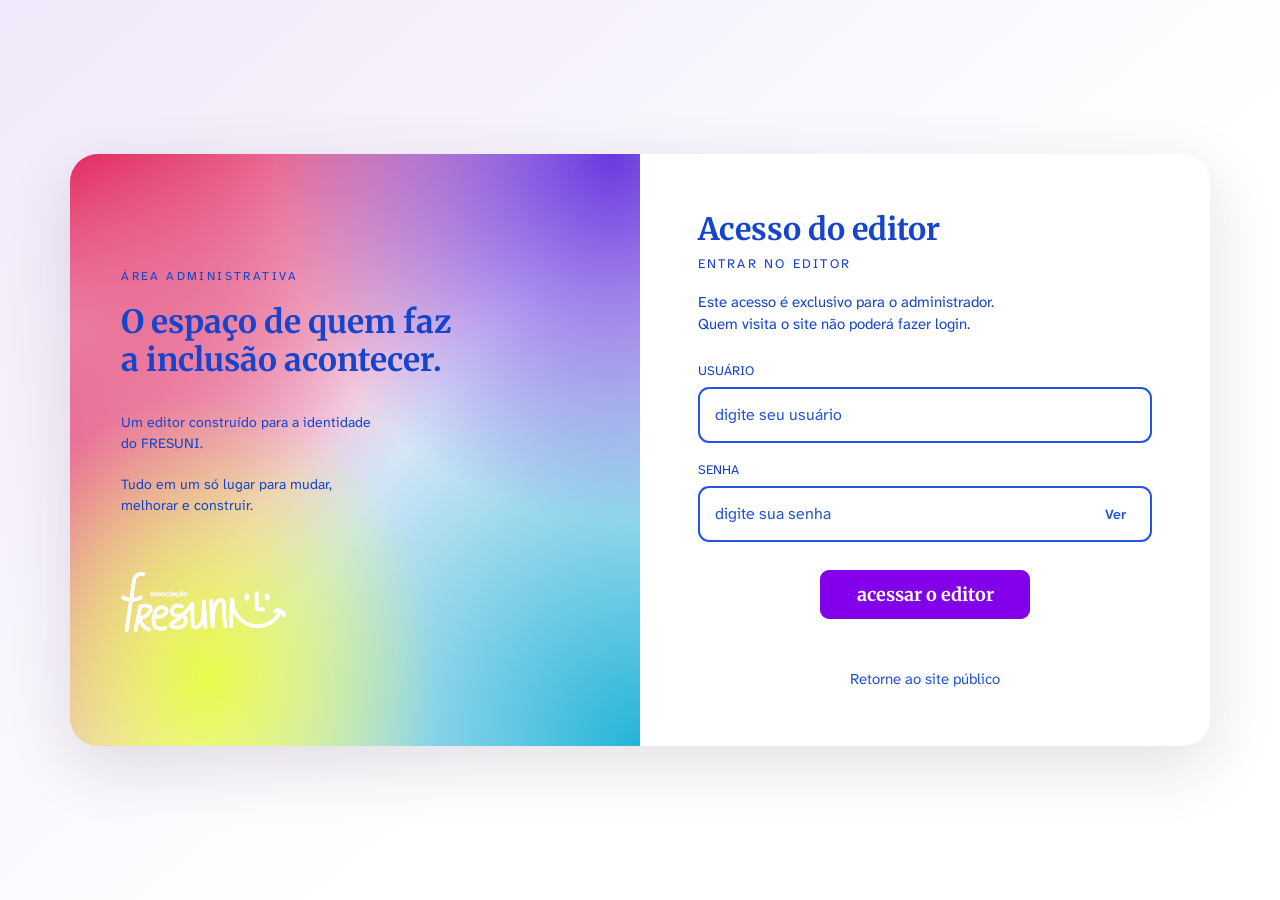
==== commit bb3f94c6: "Adota Atkinson Hyperlegible Next no texto e preserva Merriweather nos títulos" ====
--- a/admin/index.html
+++ b/admin/index.html
@@ -5,8 +5,8 @@
 <meta name="robots" content="noindex,nofollow,noarchive"><meta name="color-scheme" content="light">
 <title>Editor de conteúdo — FRESUNI Social</title>
 <link rel="preconnect" href="https://fonts.googleapis.com"><link rel="preconnect" href="https://fonts.gstatic.com" crossorigin>
-<link href="https://fonts.googleapis.com/css2?family=Prompt:ital,wght@0,100;0,200;0,300;0,400;0,500;0,600;0,700;0,800;0,900;1,100;1,200;1,300;1,400;1,500;1,600;1,700;1,800;1,900&amp;family=Merriweather:ital,wght@0,300..900;1,300..900&amp;display=swap" rel="stylesheet">
-<link rel="stylesheet" href="./editor.css?v=20261104r1">
+<link href="https://fonts.googleapis.com/css2?family=Atkinson+Hyperlegible+Next:ital,wght@0,200;0,300;0,400;0,500;0,600;0,700;0,800;1,200;1,300;1,400;1,500;1,600;1,700;1,800&amp;family=Merriweather:ital,wght@0,300..900;1,300..900&amp;display=swap" rel="stylesheet">
+<link rel="stylesheet" href="./editor.css?v=20261105r1">
 </head>
 <body>
 <div id="login-screen" class="login-screen">
@@ -56,7 +56,7 @@
   </aside>
   <main class="workspace">
    <div class="workspace-top"><div><span class="eyebrow">EDITANDO PÁGINA</span><strong id="current-page-title">Início</strong><span class="crumb" id="current-route">#/</span></div><div class="viewport-controls"><button class="vbtn" id="fs-keyboard-mode" type="button" aria-pressed="false" aria-controls="fs-keyboard-shortcuts" title="Ativar navegação e organização com setas, Delete e Backspace">⌨ Mover com teclado</button><button class="vbtn active" id="fs-flow-toggle" type="button" aria-pressed="true" title="Arraste caixas pela alça para encaixá-las sem sobreposição">✥ Organizar caixas</button><button class="vbtn active" id="view-desktop" aria-pressed="true">▣ Computador</button><button class="vbtn" id="view-mobile" aria-pressed="false">▯ Celular</button></div></div>
-   <div class="format-toolbar" role="toolbar" aria-label="Ferramentas para formatar texto"><label>Fonte<select id="font-family" title="Fonte"><option value="Prompt">Prompt</option><option value="Merriweather">Merriweather</option></select></label><label>Estilo<select id="text-preset" title="Tamanho e tipo do texto"><option value="custom">Personalizado</option><option value="heading-xl">Título grande</option><option value="heading-md">Título médio</option><option value="heading-sm">Título pequeno</option><option value="body-xl">Texto grande</option><option value="body-md">Texto médio</option><option value="body-sm">Texto pequeno</option></select></label>
+   <div class="format-toolbar" role="toolbar" aria-label="Ferramentas para formatar texto"><label>Fonte<select id="font-family" title="Fonte"><option value="Atkinson Hyperlegible Next">Atkinson Hyperlegible Next</option><option value="Merriweather">Merriweather</option></select></label><label>Estilo<select id="text-preset" title="Tamanho e tipo do texto"><option value="custom">Personalizado</option><option value="heading-xl">Título grande</option><option value="heading-md">Título médio</option><option value="heading-sm">Título pequeno</option><option value="body-xl">Texto grande</option><option value="body-md">Texto médio</option><option value="body-sm">Texto pequeno</option></select></label>
    <label>Peso<select id="font-weight" title="Peso da fonte — opções reais do Google Fonts"><option value="400">Regular · 400</option></select></label><label>px<input id="font-size" type="number" min="10" max="144" value="16" title="Tamanho personalizado em pixels"></label><button data-format="bold" title="Negrito" aria-label="Negrito"><b>B</b></button><button data-format="italic" title="Itálico" aria-label="Itálico"><i>I</i></button><button data-format="underline" title="Sublinhado" aria-label="Sublinhado"><u>U</u></button><button data-format="strikeThrough" title="Tachado" aria-label="Tachado"><s>S</s></button><label class="color-wrapper" title="Cor do texto"><span>Cor</span><input id="text-color" type="color" value="#8300ea"></label><label title="Marca-texto"><span>Marca</span><input id="highlight-color" type="color" value="#fff59d" aria-label="Cor de destaque"></label><button data-format="insertOrderedList" title="Lista numerada" aria-label="Lista numerada">1.</button><button data-format="insertUnorderedList" title="Lista com marcadores" aria-label="Lista com marcadores">☷</button><button data-align="left" aria-label="Alinhar à esquerda">≡</button><button data-align="center" aria-label="Centralizar">☰</button><button data-align="right" aria-label="Alinhar à direita">≣</button><button id="make-link" title="Inserir link na seleção ou tornar o elemento clicável" aria-label="Inserir ou editar link">🔗 Link</button><button id="remove-link" title="Remover link do elemento selecionado" aria-label="Remover link">⊘</button><button id="add-emoji" title="Adicionar emoji no texto" aria-label="Adicionar emoji">☺</button><span class="toolbar-note">Selecione um texto para formatar</span></div>
    <div class="canvas-wrapper"><div class="canvas" id="canvas"><iframe id="site-frame" title="Área de edição visual do FRESUNI" sandbox="allow-scripts allow-same-origin allow-forms allow-popups"></iframe></div></div>
    <div id="publish-error" role="alert" class="publish-error" hidden><strong>Não foi possível publicar.</strong><p id="publish-error-message"></p><button id="copy-publish-error" type="button" class="btn">Copiar detalhes</button><button id="diagnose-publish" type="button" class="btn">Testar escrita sem publicar</button><p id="diagnose-publish-result" class="diagnose-result" aria-live="polite"></p><button id="dismiss-publish-error" type="button" class="btn">Fechar</button><small>O rascunho permanece salvo no navegador. Use Backup antes de tentar novamente.</small></div><div class="workspace-bottom"><span><span class="live-dot"></span> Rascunho automático neste navegador. Nada é publicado até clicar em Publicar.</span><div class="workspace-bottom-actions"><button id="move-selection-up" type="button">↑ Mover conteúdo</button><button id="move-selection-down" type="button">↓ Mover conteúdo</button><button id="move-selection-left" type="button">← Esquerda</button><button id="move-selection-right" type="button">→ Direita</button><button id="duplicate-selection" type="button">▣ Duplicar elemento</button><button id="selected-remove">Remover bloco selecionado</button></div></div>
@@ -78,10 +78,81 @@
           <p class="hint">Você pode duplicar, redimensionar ou mover os itens existentes com as setas ← →. O site só muda para os visitantes depois de publicar.</p>
         </section>
 
+        <details id="fs-image-alt-manager" class="home-quick-tools fs-home-showcase-editor fs-alt-manager">
+          <summary>♿ Acessibilidade das imagens <span class="fs-alt-summary-note">Revisar os textos alternativos</span></summary>
+          <div class="fs-alt-panel-body">
+            <p class="hint">Gerencie as imagens de todas as páginas, do cabeçalho e do rodapé. O texto alternativo é lido por tecnologias assistivas e não aparece sobre a imagem. As mudanças só vão ao público quando você clicar em Publicar.</p>
+            <p class="hint" id="fs-alt-overview" role="status" aria-live="polite">Abra esta ferramenta para verificar as imagens existentes.</p>
+            <label for="fs-alt-image-select">Qual imagem deseja revisar?</label>
+            <select id="fs-alt-image-select" aria-describedby="fs-alt-overview"></select>
+            <div class="fs-alt-image-preview"><img id="fs-alt-preview" alt="" loading="lazy" decoding="async"></div>
+            <p class="hint" id="fs-alt-location">Selecione uma imagem para ver seu contexto.</p>
+            <label for="fs-alt-kind">Função da imagem</label>
+            <select id="fs-alt-kind">
+              <option value="informative">Informativa — fotografia ou informação visual</option>
+              <option value="text">Cartaz com texto — reproduzir a informação essencial</option>
+              <option value="functional">Funcional — imagem que leva a uma ação ou página</option>
+              <option value="decorative">Decorativa ou repetida — ignorar na leitura</option>
+            </select>
+            <label for="fs-alt-text">Texto alternativo</label>
+            <textarea id="fs-alt-text" rows="3" maxlength="1000" placeholder="Descreva o que a pessoa precisa saber ao não ver a imagem."></textarea>
+            <p class="hint" id="fs-alt-guidance">Evite começar por “Imagem de”. Diga o que importa no contexto, de forma objetiva.</p>
+            <div class="fs-home-showcase-buttons">
+              <button id="fs-alt-save" class="primary" type="button">Salvar descrição no rascunho</button>
+              <button id="fs-alt-refresh" class="btn" type="button">Rever lista de imagens</button>
+            </div>
+            <p id="fs-alt-status" class="hint" role="status" aria-live="polite">As descrições podem ser modificadas sem substituir ou reenviar os arquivos.</p>
+            <p class="hint">Orientação oficial: <a href="https://www.w3.org/WAI/tutorials/images/" target="_blank" rel="noopener noreferrer">Tutorial de imagens do W3C/WAI</a>. Gráficos complexos também precisam de uma explicação completa no conteúdo da página.</p>
+          </div>
+        </details>
+        <section id="fs-carousel-timing-editor" class="home-quick-tools fs-home-showcase-editor fs-carousel-timing-editor" aria-labelledby="fs-carousel-timing-title">
+          <h3 id="fs-carousel-timing-title">⏱ Tempo de leitura dos destaques</h3>
+          <p class="hint">Defina quanto tempo cada banner fica visível. Para leitura acessível, recomendamos 15 a 20 segundos; textos longos podem precisar de 25 a 30 segundos. Os visitantes também podem solicitar mais tempo na Acessibilidade.</p>
+          <label>Tempo padrão dos destaques (segundos)
+            <input id="fs-carousel-default-duration" type="number" min="10" max="60" step="1" value="15" inputmode="numeric">
+          </label>
+          <button id="fs-carousel-default-save" type="button" class="btn">Salvar tempo padrão</button>
+          <label>Qual destaque terá um tempo específico?
+            <select id="fs-carousel-timing-select"><option value="acoes">1 · Ações</option></select>
+          </label>
+          <label>Tempo deste destaque (segundos)
+            <input id="fs-carousel-timing-duration" type="number" min="10" max="60" step="1" placeholder="Usar tempo padrão" inputmode="numeric">
+          </label>
+          <p class="hint">Deixe o campo individual em branco para seguir o tempo padrão. Ajustes de 10 a 60 segundos. Não altera imagens, textos ou cores.</p>
+          <div class="fs-home-showcase-buttons">
+            <button id="fs-carousel-timing-save" type="button" class="primary">Salvar tempo deste destaque</button>
+            <button id="fs-carousel-timing-reset" type="button" class="btn">Usar o tempo padrão</button>
+          </div>
+          <p id="fs-carousel-timing-status" class="hint" role="status" aria-live="polite">As alterações serão mantidas no rascunho até você publicar.</p>
+        </section>
         <section id="fs-home-showcase-editor" class="home-quick-tools fs-home-showcase-editor" aria-labelledby="fs-home-showcase-title">
           <h3 id="fs-home-showcase-title">▧ Destaques visuais da página inicial</h3>
-          <p class="hint">Escolha um dos três destaques, altere texto e destino ou envie uma fotografia própria. As fotos originais são limitadas a 5 MB e comprimidas antes da publicação. Não é necessário alterar código.</p>
+          <p class="hint">Edite os slides no formato de texto + imagem; a lista também inclui os novos slides. Aplicar aqui transforma um slide com banner inteiro novamente em texto + imagem.  As fotos originais são limitadas a 5 MB e comprimidas antes da publicação. Não é necessário alterar código.</p>
           <label>Qual destaque editar?<select id="fs-home-showcase-select"><option value="acoes">1 · Ações</option><option value="frentes">2 · Frentes</option><option value="escuta">3 · Escuta e acolhimento</option></select></label>
+          <fieldset id="fs-home-showcase-appearance" class="fs-showcase-appearance">
+            <legend>Aparência do slide — plano de fundo</legend>
+            <label>Tipo de fundo
+              <select id="fs-home-showcase-bg-mode">
+                <option value="original">Original (azul institucional)</option>
+                <option value="solid">Cor sólida</option>
+                <option value="linear">Degradê linear</option>
+                <option value="radial">Degradê radial</option>
+              </select>
+            </label>
+            <div class="fs-showcase-color-grid" id="fs-home-showcase-color-controls" hidden>
+              <label>Cor principal <input id="fs-home-showcase-bg-color-one" type="color" value="#214ecf"></label>
+              <label>Cor hexadecimal <input id="fs-home-showcase-bg-hex-one" type="text" inputmode="text" maxlength="7" value="#214ECF" aria-label="Código hexadecimal da cor principal"></label>
+            </div>
+            <div class="fs-showcase-color-grid" id="fs-home-showcase-gradient-controls" hidden>
+              <label>Segunda cor <input id="fs-home-showcase-bg-color-two" type="color" value="#642382"></label>
+              <label>Código hexadecimal <input id="fs-home-showcase-bg-hex-two" type="text" maxlength="7" value="#642382" aria-label="Código hexadecimal da segunda cor"></label>
+              <label id="fs-home-showcase-bg-angle-wrap">Ângulo do degradê (0°–360°)
+                <input id="fs-home-showcase-bg-angle" type="number" min="0" max="360" step="1" value="110">
+              </label>
+            </div>
+            <div id="fs-home-showcase-bg-preview" class="fs-showcase-bg-preview" aria-label="Prévia do plano de fundo"></div>
+            <p class="hint">A opção Original mantém o visual já existente. Verifique se os textos continuam legíveis sobre as novas cores.</p>
+          </fieldset>
           <label>Chamada curta<input id="fs-home-showcase-kicker" maxlength="100" placeholder="Ex.: Participação e inclusão"></label>
           <label>Título<input id="fs-home-showcase-headline" maxlength="120"></label>
           <label>Descrição<input id="fs-home-showcase-description" maxlength="300"></label>
@@ -92,9 +163,61 @@
           <p class="hint">Todas as páginas existentes do site aparecem na lista, inclusive notícias, artigos, projetos e subpáginas.</p>
           <label>Descrição da imagem para leitores de tela<input id="fs-home-showcase-alt" maxlength="200"></label>
           <label>Substituir a imagem (JPG, PNG, WebP, até 5 MB)<input id="fs-home-showcase-file" type="file" accept="image/jpeg,image/png,image/webp"></label>
-          <img id="fs-home-showcase-image" class="fs-home-showcase-preview" src="../admin/logo.png" alt="Prévia da imagem em destaque">
+          <fieldset class="fs-showcase-appearance">
+            <legend>Enquadramento da imagem do slide</legend>
+            <label>Como a imagem deve se ajustar?
+              <select id="fs-home-showcase-image-fit">
+                <option value="original">Original (sem ajuste adicional)</option>
+                <option value="contain">Mostrar a imagem inteira, sem corte</option>
+                <option value="cover">Preencher a área, com corte proporcional</option>
+              </select>
+            </label>
+            <div class="fs-showcase-position-grid">
+              <label>Posição horizontal <input id="fs-home-showcase-image-x" type="range" min="0" max="100" step="5" value="50"><output id="fs-home-showcase-image-x-value">50%</output></label>
+              <label>Posição vertical <input id="fs-home-showcase-image-y" type="range" min="0" max="100" step="5" value="50"><output id="fs-home-showcase-image-y-value">50%</output></label>
+            </div>
+            <p class="hint">“Mostrar inteira” não corta a foto. “Preencher” mantém a proporção e permite escolher qual região ficará visível. O quadriculado da prévia indica transparência; PNGs transparentes continuam sem fundo branco. Se uma imagem antiga ficou branca, envie novamente o PNG original.</p>
+            <div id="fs-home-showcase-image-frame" class="fs-showcase-image-frame">
+              <img id="fs-home-showcase-image" class="fs-home-showcase-preview" src="../admin/logo.png" alt="Prévia de enquadramento da imagem em destaque">
+            </div>
+          </fieldset>
           <div class="fs-home-showcase-buttons"><button id="fs-home-showcase-default" type="button" class="btn">Usar marca original</button><button id="fs-home-showcase-save" type="button" class="primary">Aplicar ao destaque</button></div>
           <p class="hint" id="fs-home-showcase-status" role="status" aria-live="polite">Selecione um destaque para editar. As mudanças só aparecem ao público depois de publicar.</p>
+        </section>
+        <section id="fs-carousel-banner-editor" class="home-quick-tools fs-home-showcase-editor fs-carousel-banner-editor" aria-labelledby="fs-carousel-banner-title">
+          <h3 id="fs-carousel-banner-title">▧ Banners dentro do carrossel (3ª opção)</h3>
+          <p class="hint">Transforme qualquer destaque atual em uma imagem inteira clicável, sem texto por cima. Os três destaques originais não serão apagados e podem voltar ao formato atual. Você também pode criar outros slides, organizar a ordem e manter os botões Anterior, Próximo e apresentação automática.</p>
+          <label>Qual slide editar ou adicionar?
+            <select id="fs-carousel-banner-choice"><option value="new">＋ Adicionar novo slide</option></select>
+          </label>
+          <label>Enviar banner JPG, PNG ou WebP (até 5 MB)
+            <input id="fs-carousel-banner-file" type="file" accept="image/jpeg,image/png,image/webp">
+          </label>
+          <label>Ou usar endereço HTTPS de uma imagem hospedada
+            <input id="fs-carousel-banner-image-url" type="url" inputmode="url" placeholder="https://exemplo.com/banner.webp">
+          </label>
+          <img id="fs-carousel-banner-preview" class="fs-carousel-banner-preview" alt="Prévia da imagem do slide" hidden>
+          <label>Descrição acessível da imagem e do destino
+            <input id="fs-carousel-banner-alt" maxlength="240" placeholder="Ex.: Conheça as ações da associação">
+          </label>
+          <p class="hint">Obrigatória: leitores de tela usarão essa descrição como identificação do banner. A imagem aparecerá inteira, sem recortes ou legendas sobrepostas.</p>
+          <label>Tipo de link ao clicar no banner
+            <select id="fs-carousel-banner-link-mode"><option value="internal">Página interna do FRESUNI</option><option value="external">Site externo HTTPS</option></select>
+          </label>
+          <label id="fs-carousel-banner-internal-wrap">Página interna de destino
+            <select id="fs-carousel-banner-internal"></select>
+          </label>
+          <label id="fs-carousel-banner-external-wrap" hidden>Endereço externo
+            <input id="fs-carousel-banner-external" type="url" inputmode="url" placeholder="https://exemplo.com">
+          </label>
+          <div class="fs-home-showcase-buttons fs-carousel-banner-buttons">
+            <button id="fs-carousel-banner-save" class="primary" type="button">Adicionar slide com banner</button>
+            <button id="fs-carousel-banner-restore" class="btn" type="button" hidden>Voltar para texto + imagem</button>
+            <button id="fs-carousel-banner-remove" class="btn" type="button" hidden>Excluir slide adicionado</button>
+            <button id="fs-carousel-banner-up" class="btn" type="button" hidden>↑ Subir</button>
+            <button id="fs-carousel-banner-down" class="btn" type="button" hidden>↓ Descer</button>
+          </div>
+          <p id="fs-carousel-banner-status" class="hint" role="status" aria-live="polite">Selecione um dos três slides ou adicione outro. As alterações só aparecem no site público depois de publicar.</p>
         </section>
         <section id="fs-home-banner-editor" class="home-quick-tools fs-home-showcase-editor fs-home-banner-editor" aria-labelledby="fs-home-banner-title">
           <h3 id="fs-home-banner-title">▧ Banners inteiros em imagem</h3>
@@ -268,6 +391,9 @@
           <label>Posição no local<select id="fs-brand-logo-position"></select></label>
           <label>Largura máxima da marca (px)<input id="fs-brand-logo-width" type="number" min="40" max="260" step="5" value="125"></label>
           <label>Descrição da imagem<input id="fs-brand-logo-alt" type="text" maxlength="160" value="FRESUNI Social"></label>
+          <label>Fundo atrás da logomarca<select id="fs-brand-logo-background"><option value="transparent">Sem fundo (transparente)</option><option value="custom">Com cor personalizada</option></select></label>
+          <label id="fs-brand-logo-background-color-wrap" hidden>Cor de fundo<input id="fs-brand-logo-background-color" type="color" value="#ffffff"></label>
+          <p class="hint">Esta opção remove a caixa branca criada pelo site. Se o branco fizer parte da própria imagem, envie uma versão PNG transparente.</p>
           <div class="fs-brand-logo-actions">
             <button id="fs-brand-logo-upload" type="button" class="btn">Adicionar ou trocar imagem</button>
             <button id="fs-brand-logo-original" type="button" class="btn">Usar marca institucional</button>
@@ -293,7 +419,7 @@
         <p class="hint">Todas as alterações são rascunhos. O site só muda para os visitantes quando você clicar em <b>Publicar alterações</b>. O histórico Desfazer/Refazer também funciona aqui.</p>
       </div>
       <div data-panel="theme" class="tab-panel" hidden>
-         <p class="pane-intro">Personalize o visual sem perder a identidade do FRESUNI.</p><h3>Identidade</h3><label>Cor principal <input type="color" id="theme-primary" value="#214ECF"></label><label>Cor do texto <input type="color" id="theme-text" value="#000000"></label><label>Fundo do site <input type="color" id="theme-bg" value="#ffffff"></label><label>Fonte dos textos<select id="theme-font"><option value="Prompt">Prompt</option><option value="Merriweather">Merriweather</option><option value="Arial">Arial</option></select></label><p class="hint">As mudanças de tema afetam todas as páginas. Alto contraste e modo escuro continuam disponíveis aos visitantes.</p><button id="reset-theme" class="btn full">Restaurar cores oficiais</button>
+         <p class="pane-intro">Personalize o visual sem perder a identidade do FRESUNI.</p><h3>Identidade</h3><label>Cor principal <input type="color" id="theme-primary" value="#214ECF"></label><label>Cor do texto <input type="color" id="theme-text" value="#000000"></label><label>Fundo do site <input type="color" id="theme-bg" value="#ffffff"></label><label>Fonte dos textos<select id="theme-font"><option value="Atkinson Hyperlegible Next">Atkinson Hyperlegible Next</option><option value="Merriweather">Merriweather</option><option value="Arial">Arial</option></select></label><p class="hint">As mudanças de tema afetam todas as páginas. Alto contraste e modo escuro continuam disponíveis aos visitantes.</p><button id="reset-theme" class="btn full">Restaurar cores oficiais</button>
       </div>
     </div>
   </aside>
@@ -369,5 +495,5 @@
  </form></dialog>
  <input id="upload-image" type="file" accept="image/jpeg,image/png,image/webp,image/gif" hidden><input id="upload-shared-logo" type="file" accept="image/png,image/jpeg,image/webp" hidden>
 </div>
-<script src="./config.js?v=20261103r21"></script><script src="./editor.js?v=20261104r2" defer></script><script src="./flow-editor.js?v=20261104r2" defer></script>
+<script src="./config.js?v=20261103r21"></script><script src="./editor.js?v=20261105r1" defer></script><script src="./flow-editor.js?v=20261104r2" defer></script>
 </body></html>
--- a/admin/editor.css
+++ b/admin/editor.css
@@ -1,4 +1,4 @@
-:root{font-family:Prompt,Arial,sans-serif;color:#24212a;background:#f6f6f8;font-size:14px;--purple:#8300ea;--ink:#25212c;--border:#e5e3e8;--subtle:#77707e;--surface:#fff;--hover:#f5ecff}
+:root{font-family:Atkinson Hyperlegible Next,Arial,sans-serif;color:#24212a;background:#f6f6f8;font-size:14px;--purple:#8300ea;--ink:#25212c;--border:#e5e3e8;--subtle:#77707e;--surface:#fff;--hover:#f5ecff}
 *{box-sizing:border-box}body{margin:0}button,input,select{font:inherit}button{cursor:pointer}a{color:inherit}button:focus-visible,input:focus-visible,select:focus-visible,a:focus-visible{outline:3px solid #8300ea;outline-offset:2px}button:disabled{cursor:not-allowed;opacity:.5}
 [hidden]{display:none!important}.login-screen{min-height:100vh;display:grid;place-items:center;padding:24px;background:linear-gradient(135deg,#eee5fb,#f9f9fc 55%)}.login-shell{display:grid;grid-template-columns:1fr 430px;max-width:1030px;min-height:550px;width:100%;background:#fff;overflow:hidden;border-radius:24px;box-shadow:0 30px 90px #2c14452a}.login-art{padding:65px;display:flex;flex-direction:column;justify-content:center;color:#fff;background:radial-gradient(circle at 100% 5%,#e6fe21 0 5%,transparent 6%),radial-gradient(circle at 10% 93%,#80f0d2 0 4%,transparent 5%),linear-gradient(145deg,#4c00ae,#8300ea 62%,#ae24f5)}.login-art h1{font:700 38px/1.32 Merriweather,Georgia,serif;max-width:430px}.login-art p{line-height:1.75;font-size:15px;max-width:350px}.login-kicker,.login-art-bottom{letter-spacing:.18em;font-weight:700;font-size:11px}.login-art-bottom{margin-top:auto}.login-card{display:flex;flex-direction:column;justify-content:center;padding:48px}.login-mark,.logo-box{background:#8a00ef;color:#fff;font-weight:700;display:grid;place-items:center;border-radius:13px}.login-mark span,.logo-box span{color:#c6ff2a}.login-mark{width:50px;height:50px;font-size:32px}.login-card h2{font-size:27px;margin:22px 0 0}.login-card p{line-height:1.6;color:#66616a}.login-card label,.tab-panel label{display:block;font-weight:600;margin:17px 0 7px}.login-card input,.tab-panel input:not([type=checkbox]),.tab-panel select,.modal input,.modal select{height:43px;border:1px solid #d9d7de;border-radius:8px;padding:0 11px;background:#fff;width:100%;color:#29232f}.pass-line{display:flex;position:relative}.pass-line input{padding-right:65px}.pass-line button{position:absolute;right:5px;top:5px;background:transparent;border:0;color:#6800bb;font-weight:600;padding:8px}.primary{background:var(--purple);color:#fff;border:1px solid var(--purple);border-radius:8px;padding:10px 15px;font-weight:600;white-space:nowrap}.primary:hover{background:#6900b9}.full{width:100%}.login-card .primary{margin-top:24px}.login-card .login-help{font-size:12px;background:#fff4da;border-radius:9px;padding:11px;color:#674700}.login-card .error{color:#aa1237;min-height:1em;font-size:13px}.back-link{text-align:center;color:#655e69;margin-top:12px;text-decoration:none}
 #app{height:100vh;display:flex;flex-direction:column;min-height:640px}.topbar{min-height:74px;background:#fff;border-bottom:1px solid var(--border);display:flex;align-items:center;justify-content:space-between;padding:10px 22px;gap:20px;z-index:5}.topbrand,.top-actions{display:flex;align-items:center;gap:12px}.logo-box{width:43px;height:43px;font-size:27px;flex-shrink:0}.topbrand b{font-size:16px}.topbrand b span{font-weight:400;color:#7b7281}.topbrand small{display:block;font-size:11px;color:var(--subtle)}.top-actions{flex-wrap:wrap;justify-content:flex-end}.top-actions #save-state{color:#747079;font-size:12px;margin-right:6px}.btn,.icon-action,.vbtn,.page-actions button,.prop-buttons button{padding:9px 12px;background:#fff;color:#3f3844;border:1px solid #dedce3;border-radius:7px;font-weight:500}.btn:hover,.icon-action:hover,.vbtn:hover,.page-actions button:hover{background:var(--hover)}.icon-action{font-size:22px}.editor-layout{display:grid;grid-template-columns:260px minmax(0,1fr) 300px;flex:1;min-height:0}.pages-pane,.toolbox{background:#fff;display:flex;flex-direction:column;min-height:0}.pages-pane{border-right:1px solid var(--border)}.toolbox{border-left:1px solid var(--border)}.pane-heading{display:flex;align-items:center;justify-content:space-between;padding:23px 20px 12px}.eyebrow{font-size:10px;font-weight:700;letter-spacing:.14em;color:#91899a}.pane-heading h2{margin:3px 0;font-size:23px}.round-add{background:#8300ea;border:none;color:#fff;font-size:24px;width:34px;height:34px;border-radius:9px;line-height:1}.search-pages{height:39px;border:1px solid var(--border);margin:10px 16px;display:flex;align-items:center;gap:10px;padding:0 10px;border-radius:7px;color:#8d8393}.search-pages input{width:100%;border:0;outline:0!important}.pages-scroll{overflow-y:auto;flex:1;padding:6px 10px}.page-tree{display:flex;flex-direction:column;gap:3px}.page-item{display:flex;gap:8px;align-items:center;width:100%;border:0;background:transparent;color:#514a56;border-radius:8px;text-align:left;padding:10px;font-size:13px;min-height:38px}.page-item span.label{overflow:hidden;white-space:nowrap;text-overflow:ellipsis}.page-item .page-icon{color:#a5a0a9}.page-item[data-depth="1"]{padding-left:25px}.page-item[data-depth="2"]{padding-left:42px}.page-item[aria-current="page"]{color:#7100ce;background:#f3e9ff;font-weight:700}.page-item:hover{background:#f8f4fd}.page-actions{border-top:1px solid var(--border);padding:12px;display:flex;gap:5px;justify-content:space-between}.page-actions button{font-size:12px;padding:6px 8px}.left-footer{font-size:11px;color:#77717d;display:flex;gap:8px;align-items:center;padding:0 17px 20px;flex-wrap:wrap}.left-footer a{color:#7d00da;margin-left:auto;text-decoration:none}.status-dot,.live-dot{width:7px;height:7px;background:#28b667;border-radius:50%;display:inline-block}
@@ -104,19 +104,19 @@
 .link-tabs{display:grid;grid-template-columns:1fr 1fr;gap:8px;margin:18px 0}
 .link-tabs button{padding:10px;border:1px solid #ded1e8;background:white;border-radius:8px;font-weight:600;color:#65446e}
 .link-tabs button.active{border:2px solid #8300ea;background:#f7ecff;color:#6b00bc}
-.link-dialog input:not([type=checkbox]),.link-dialog select{display:block;width:100%;min-height:42px;box-sizing:border-box;padding:8px 12px;border:1px solid #bdb0c9;border-radius:8px;font:14px Prompt,Arial,sans-serif}
+.link-dialog input:not([type=checkbox]),.link-dialog select{display:block;width:100%;min-height:42px;box-sizing:border-box;padding:8px 12px;border:1px solid #bdb0c9;border-radius:8px;font:14px Atkinson Hyperlegible Next,Arial,sans-serif}
 .link-dialog .check-label{display:flex;align-items:center;gap:9px}
 .link-dialog .error{font-size:12px;color:#a41138;min-height:1.1em}
 .featured-controls{background:#fcf8ff;border:1px solid #e5d3f5;border-radius:12px;padding:12px;margin:15px 0}
 .featured-controls .btn{margin:7px 0}
 .featured-controls .btn:disabled{opacity:.5;cursor:not-allowed}
-.fresuni-float-toolbar{display:flex;align-items:center;gap:4px;padding:6px 8px;min-width:min(590px,90vw);max-width:calc(100vw - 16px);box-sizing:border-box;overflow-x:auto;white-space:nowrap;background:#fff;border:1px solid #e6d9ee;border-radius:10px;box-shadow:0 12px 35px #30104633;z-index:999999;position:fixed;font:12px Prompt,Arial,sans-serif;color:#33213c}
+.fresuni-float-toolbar{display:flex;align-items:center;gap:4px;padding:6px 8px;min-width:min(590px,90vw);max-width:calc(100vw - 16px);box-sizing:border-box;overflow-x:auto;white-space:nowrap;background:#fff;border:1px solid #e6d9ee;border-radius:10px;box-shadow:0 12px 35px #30104633;z-index:999999;position:fixed;font:12px Atkinson Hyperlegible Next,Arial,sans-serif;color:#33213c}
 .fresuni-float-toolbar[hidden]{display:none!important}
-.fresuni-float-toolbar select{width:100px;min-width:80px;max-width:130px;padding:5px;background:white;border:1px solid #ebe2ee;border-radius:5px;font:12px Prompt,Arial}
+.fresuni-float-toolbar select{width:100px;min-width:80px;max-width:130px;padding:5px;background:white;border:1px solid #ebe2ee;border-radius:5px;font:12px Atkinson Hyperlegible Next,Arial}
 .fresuni-float-toolbar [data-float=weight]{width:110px}
 .fresuni-float-toolbar [data-float=size]{width:46px;min-width:46px;padding:5px;border:1px solid #e0d8e5;border-radius:5px}
 .fresuni-float-toolbar input[type=color]{padding:1px;border:0;background:transparent;width:28px;min-width:28px;height:28px}
-.fresuni-float-toolbar button{min-width:28px;min-height:28px;border:0;border-radius:5px;background:transparent;color:#4a3550;font:600 13px Prompt,Arial}
+.fresuni-float-toolbar button{min-width:28px;min-height:28px;border:0;border-radius:5px;background:transparent;color:#4a3550;font:600 13px Atkinson Hyperlegible Next,Arial}
 .fresuni-float-toolbar button:hover,.fresuni-float-toolbar button:focus-visible{background:#eee0ff;color:#6f00b9;outline:2px solid transparent}
 @media(max-width:900px){.format-toolbar{overflow-x:auto;flex-wrap:nowrap}.format-toolbar label{flex:none}.format-toolbar button{flex-shrink:0}}
 
@@ -131,7 +131,7 @@
 .structure-link-row input{width:100%;min-width:0;font-size:12px;padding:9px;box-sizing:border-box;border-radius:6px;border:1px solid #d9cfde;background:white;color:#221d23}
 .structure-link-actions{display:flex;gap:5px;justify-content:flex-end}
 .structure-link-actions button{min-width:36px;min-height:32px;border-radius:6px;border:1px solid #ddd2e6;background:white;color:#7400c6}
-[data-panel="structure"] textarea{width:100%;min-height:85px;border:1px solid #ded2e7;border-radius:7px;padding:10px;box-sizing:border-box;font:400 12px/1.5 Prompt,Arial,sans-serif;resize:vertical}
+[data-panel="structure"] textarea{width:100%;min-height:85px;border:1px solid #ded2e7;border-radius:7px;padding:10px;box-sizing:border-box;font:400 12px/1.5 Atkinson Hyperlegible Next,Arial,sans-serif;resize:vertical}
 [data-panel="structure"] label{display:block;margin:12px 0 6px}
 [data-panel="structure"] label>input:not([type=color]),[data-panel="structure"] select{box-sizing:border-box;width:100%;padding:9px;border-radius:7px;border:1px solid #ded2e7;background:white;min-height:38px}
 [data-panel="structure"] h3{margin-top:10px}
@@ -141,7 +141,7 @@
 .selected-text-panel{padding:14px 11px;margin:10px 0 14px;border:1px solid #dfcce9;border-radius:12px;background:#fbf6ff}
 .selected-text-panel h4{margin:0 0 8px;font-size:14px;color:#5c1891}
 .selected-text-panel label{display:block;margin-top:8px;font-size:12px;font-weight:700}
-.selected-text-panel textarea{box-sizing:border-box;display:block;width:100%;min-height:100px;max-height:400px;resize:vertical;padding:10px;border:1px solid #aa8cc1;border-radius:8px;font:400 13px/1.5 Prompt,Arial,sans-serif;background:#fff;color:#1d1527}
+.selected-text-panel textarea{box-sizing:border-box;display:block;width:100%;min-height:100px;max-height:400px;resize:vertical;padding:10px;border:1px solid #aa8cc1;border-radius:8px;font:400 13px/1.5 Atkinson Hyperlegible Next,Arial,sans-serif;background:#fff;color:#1d1527}
 .selected-text-actions{display:grid;grid-template-columns:1fr 1fr;gap:7px;margin-top:9px}
 .selected-text-actions button{white-space:normal;min-width:0}
 
@@ -179,7 +179,7 @@
 .google-forms-dialog-header h2{font-size:20px;line-height:1.3;color:#33223d;margin:0 0 5px}
 .google-forms-dialog-header p{margin:0}
 .google-forms-dialog form>label{font-weight:700;font-size:12px;display:block;margin:14px 0 6px;color:#4e3d59}
-.google-forms-dialog textarea,.google-forms-dialog input,.google-forms-dialog select{box-sizing:border-box;width:100%;border:1px solid #d9d0e0;border-radius:9px;background:#fff;padding:11px 12px;font:400 13px/1.5 Prompt,Arial,sans-serif;color:#302637}
+.google-forms-dialog textarea,.google-forms-dialog input,.google-forms-dialog select{box-sizing:border-box;width:100%;border:1px solid #d9d0e0;border-radius:9px;background:#fff;padding:11px 12px;font:400 13px/1.5 Atkinson Hyperlegible Next,Arial,sans-serif;color:#302637}
 .google-forms-dialog textarea{display:block;resize:vertical;min-height:88px;max-height:210px;overflow-wrap:anywhere}
 .google-forms-dialog input,.google-forms-dialog select{height:44px}
 .google-forms-dialog input:focus-visible,.google-forms-dialog textarea:focus-visible,.google-forms-dialog select:focus-visible{outline:3px solid #c99aff;outline-offset:1px}
@@ -192,7 +192,7 @@
 @media(max-width:540px){.google-forms-dialog{padding:21px 17px}}
 
 /* FRESUNI Editor 2026.11 — interface verificável */
-.autosave-status{font:600 11px/1.35 Prompt,Arial,sans-serif;color:#64606b;background:#f5f4f6;padding:6px 9px;border-radius:8px;border:1px solid #dfdce3;white-space:normal;max-width:200px}
+.autosave-status{font:600 11px/1.35 Atkinson Hyperlegible Next,Arial,sans-serif;color:#64606b;background:#f5f4f6;padding:6px 9px;border-radius:8px;border:1px solid #dfdce3;white-space:normal;max-width:200px}
 .autosave-status[data-status="saving"]{background:#fff8e7;color:#865c1b;border-color:#f0dfbb}
 .autosave-status[data-status="ok"]{background:#f0faf4;color:#226342;border-color:#bfe7cd}
 .autosave-status[data-status="error"]{background:#fff2ee;color:#9c3725;border-color:#f0c9ba}
@@ -200,7 +200,7 @@
 .editor-release strong{display:block;font-size:13px;color:#5e188c;line-height:1.4}
 .editor-release small{display:block;font-size:11px;color:#735b86;margin-top:3px;line-height:1.5}
 .editor-quick-actions{display:grid;grid-template-columns:1fr;gap:7px;margin-top:11px}
-.editor-quick-actions button{display:block;box-sizing:border-box;width:100%;border:1px solid #cda4ee;border-radius:8px;padding:10px 12px;min-height:40px;text-align:left;background:white;color:#662091;font:600 12px Prompt,Arial,sans-serif;cursor:pointer}
+.editor-quick-actions button{display:block;box-sizing:border-box;width:100%;border:1px solid #cda4ee;border-radius:8px;padding:10px 12px;min-height:40px;text-align:left;background:white;color:#662091;font:600 12px Atkinson Hyperlegible Next,Arial,sans-serif;cursor:pointer}
 .editor-quick-actions button:hover,.editor-quick-actions button:focus-visible{border-color:#8e37d6;background:#f5eaff}
 #selection-instructions{padding:11px 12px;border-radius:8px;border-left:3px solid #8300ea;background:#faf6ff;color:#5f5268}
 @media(max-width:1320px){.autosave-status{max-width:125px;white-space:normal;font-size:10px}}
@@ -323,3 +323,74 @@
 #fs-keyboard-mode{min-height:44px}
 #fs-keyboard-mode[aria-pressed="true"]{background:#214ecf;color:#fff;border-color:#173b9e}
 #fs-keyboard-mode:focus-visible{outline:3px solid #214ecf;outline-offset:3px}
+
+/* Editor seguro: mover, duplicar e excluir sem perder conteúdos. */
+.fs-element-actions{margin:15px 0;padding:14px;background:#f6f9ff;border:1px solid #ccdaf8;border-radius:12px}
+.fs-element-actions h3{color:#173b9e;font-size:14px;margin:0 0 9px}
+.fs-element-actions>.hint{font-size:12px;line-height:1.6;margin:6px 0 11px}
+.fs-element-actions-grid{display:grid;grid-template-columns:repeat(2,minmax(0,1fr));gap:8px}
+.fs-element-actions-grid button{min-height:44px;min-width:0;white-space:normal;line-height:1.35;overflow-wrap:anywhere}
+.fs-element-actions-grid button:disabled{opacity:.52;cursor:not-allowed}
+.fs-element-actions-grid button:focus-visible{outline:3px solid #214ecf;outline-offset:3px}
+.fs-element-actions-grid .fs-element-delete{grid-column:1/-1;color:#95293c;background:#fff;border-color:#cb9aa5}
+.fs-element-actions-grid .fs-element-delete:enabled:hover{background:#fff1f3}
+#fs-element-actions-status{font-weight:500;color:#193b86}
+
+/* Terceira opção: slide/banner da vitrine principal. */
+.fs-carousel-banner-editor{background:#F5F8FF;border-color:#BCD0F8;margin:13px 0}
+.fs-carousel-banner-editor>h3{color:#214ECF;font-weight:750}
+.fs-carousel-banner-editor label{display:grid;gap:7px}
+.fs-carousel-banner-editor input,
+.fs-carousel-banner-editor select{max-width:100%;min-width:0;border-color:#BCCAF0}
+.fs-carousel-banner-editor [hidden]{display:none!important}
+.fs-carousel-banner-preview{display:block;width:100%;height:auto;max-height:300px;
+ object-fit:contain;padding:6px;background:#fff;border:1px solid #c9d9f8;
+ border-radius:9px;box-sizing:border-box;margin:12px 0}
+.fs-carousel-banner-buttons{display:grid;grid-template-columns:repeat(2,minmax(0,1fr));gap:8px}
+.fs-carousel-banner-buttons button{min-height:44px;white-space:normal;line-height:1.4}
+.fs-carousel-banner-buttons button:focus-visible,
+.fs-carousel-banner-editor input:focus-visible,
+.fs-carousel-banner-editor select:focus-visible{outline:3px solid #214ECF;outline-offset:2px}
+.fs-carousel-banner-buttons #fs-carousel-banner-save{grid-column:1/-1}
+.fs-carousel-banner-buttons #fs-carousel-banner-remove{color:#8d2837}
+#fs-carousel-banner-status{overflow-wrap:anywhere;line-height:1.6}
+@media(max-width:460px){.fs-carousel-banner-buttons{grid-template-columns:1fr}
+.fs-carousel-banner-buttons #fs-carousel-banner-save{grid-column:auto}}
+
+/* Aparência e enquadramento dos slides — controles locais e acessíveis. */
+.fs-showcase-appearance{min-width:0;margin:14px 0 12px;padding:12px;border:1px solid #bdcaf1;border-radius:10px;background:#fff}
+.fs-showcase-appearance legend{font-size:.9rem;font-weight:750;color:#214ECF;padding:0 5px}
+.fs-showcase-appearance [hidden]{display:none!important}
+.fs-showcase-color-grid{display:grid;grid-template-columns:repeat(2,minmax(0,1fr));gap:9px}
+.fs-showcase-appearance .fs-showcase-color-grid label{min-width:0;overflow-wrap:anywhere}
+.fs-showcase-appearance input[type=color]{min-height:42px;padding:3px;cursor:pointer}
+.fs-showcase-appearance input[type=range]{padding:0;border:0;accent-color:#214ECF}
+.fs-showcase-appearance input[type=number]{width:100%}
+.fs-showcase-bg-preview{height:66px;border-radius:9px;margin:12px 0 4px;border:1px solid #d3d9e7;background:linear-gradient(110deg,#214ECF,#642382)}
+.fs-showcase-position-grid{display:grid;grid-template-columns:repeat(2,minmax(0,1fr));gap:10px}
+.fs-showcase-position-grid output{font-size:.8rem;color:#33476b}
+.fs-showcase-image-frame{width:100%;aspect-ratio:16/10;display:flex;align-items:center;justify-content:center;overflow:hidden;border-radius:9px;background-color:#fff;background-image:linear-gradient(45deg,#dbe1ec 25%,transparent 25%),linear-gradient(-45deg,#dbe1ec 25%,transparent 25%),linear-gradient(45deg,transparent 75%,#dbe1ec 75%),linear-gradient(-45deg,transparent 75%,#dbe1ec 75%);background-size:20px 20px;background-position:0 0,0 10px,10px -10px,-10px 0;border:1px solid #c8d4ed;margin:10px 0}
+.fs-showcase-image-frame .fs-home-showcase-preview{display:block;width:100%;height:100%;max-width:none;max-height:none;margin:0;object-fit:contain;object-position:center;background:transparent;border-radius:0}
+@media(max-width:420px){.fs-showcase-color-grid,.fs-showcase-position-grid{grid-template-columns:1fr}}
+
+/* Ritmo acessível dos slides, controles sem modificar o design do site publicado. */
+.fs-carousel-timing-editor{background:#f5f8ff;border-color:#c3d2f5}
+.fs-carousel-timing-editor>h3{color:#214ECF}
+.fs-carousel-timing-editor input[type=number]{max-width:100%;font-variant-numeric:tabular-nums}
+.fs-carousel-timing-editor .fs-home-showcase-buttons button{min-height:44px}
+.fs-carousel-timing-editor .hint{line-height:1.58}
+
+/* Ferramenta de texto alternativo: recolhida por padrão para não ocupar o editor. */
+.fs-alt-manager{margin:10px 0;background:#f8faff;border-color:#b8c9ed}
+.fs-alt-manager>summary{display:flex;align-items:center;justify-content:space-between;flex-wrap:wrap;gap:7px;cursor:pointer;color:#214ECF;font-weight:750;padding:7px 1px;list-style-position:inside}
+.fs-alt-manager>summary:focus-visible{outline:3px solid #214ECF;outline-offset:4px;border-radius:5px}
+.fs-alt-summary-note{font-weight:500;color:#50638a;font-size:.77rem}
+.fs-alt-panel-body{display:grid;gap:9px;padding-top:13px}
+.fs-alt-panel-body>label{font-weight:650;color:#24395c;margin:4px 0 0}
+.fs-alt-panel-body>select,.fs-alt-panel-body>textarea{width:100%;min-width:0;box-sizing:border-box}
+.fs-alt-panel-body>textarea{min-height:82px;resize:vertical;line-height:1.55}
+.fs-alt-panel-body>textarea:disabled{background:#eff1f6;color:#4c5c74}
+.fs-alt-image-preview{display:flex;align-items:center;justify-content:center;min-height:110px;max-height:235px;border:1px solid #c3cee3;border-radius:9px;padding:10px;overflow:hidden;background-color:#fff;background-image:linear-gradient(45deg,#e0e5ed 25%,transparent 25%),linear-gradient(-45deg,#e0e5ed 25%,transparent 25%),linear-gradient(45deg,transparent 75%,#e0e5ed 75%),linear-gradient(-45deg,transparent 75%,#e0e5ed 75%);background-size:20px 20px;background-position:0 0,0 10px,10px -10px,-10px 0}
+.fs-alt-image-preview img{display:block;max-width:100%;max-height:205px;width:auto;height:auto;object-fit:contain}
+.fs-alt-panel-body .hint{overflow-wrap:anywhere;line-height:1.55}
+.fs-alt-manager .fs-home-showcase-buttons button{min-height:44px}
